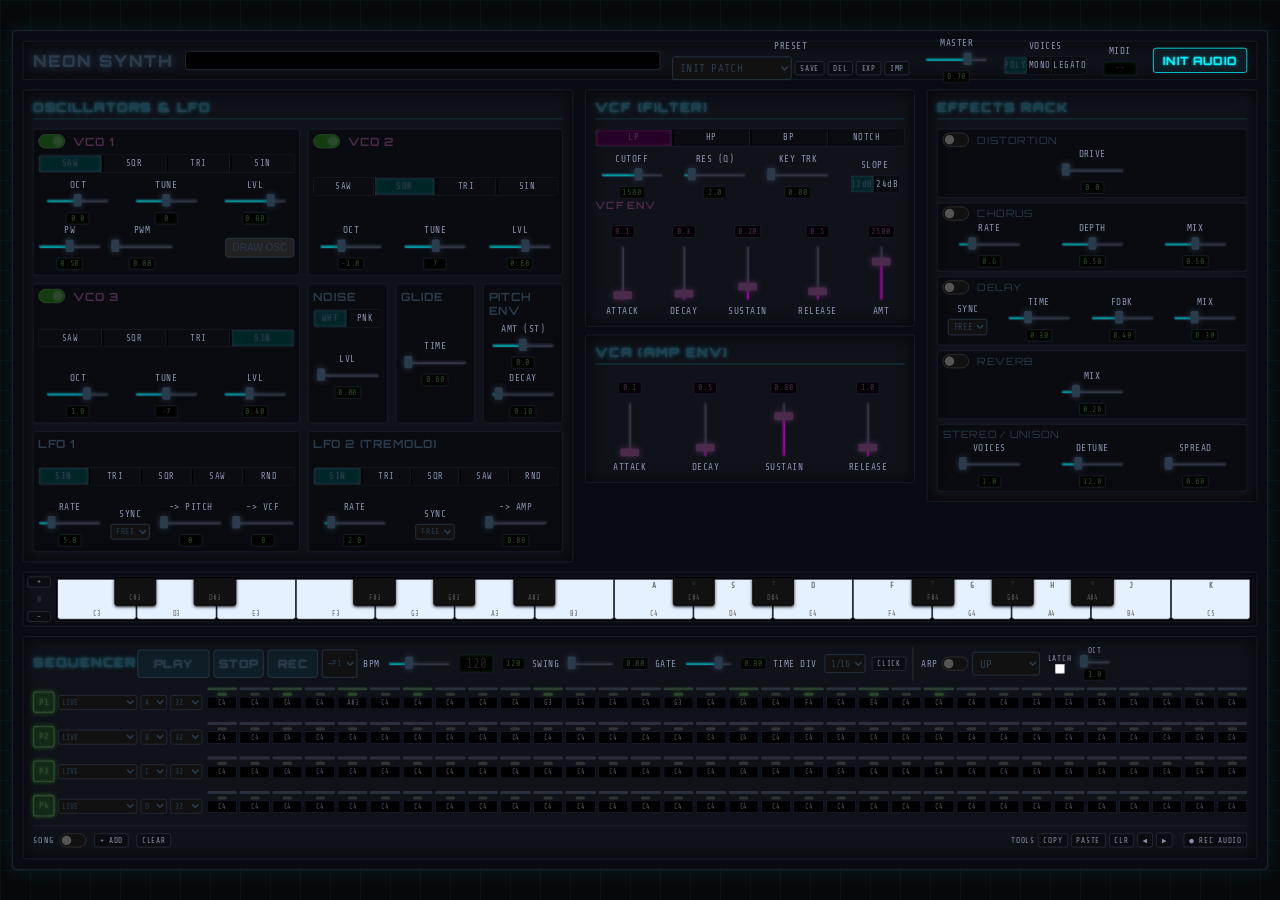
==== index.html @ e1cca32d "Full hardware feature pass: limiter, chorus, generative steps, undo, MIDI performance, recording too" ====
<!DOCTYPE html>
<html lang="en">
<head>
    <meta charset="UTF-8">
    <meta name="viewport" content="width=device-width, initial-scale=1.0">
    <title>NEON SYNTH - Neon HTML5 Synthesizer</title>
    <link href="https://fonts.googleapis.com/css2?family=Orbitron:wght@500;700;900&family=Share+Tech+Mono&display=swap" rel="stylesheet">
    <link rel="stylesheet" href="css/style.css?v=2">
</head>
<body>
    <div id="app" class="synth-container">
        
        <!-- Header & Visualizer -->
        <header class="synth-header panel">
            <div class="logo">
                <h1>NEON SYNTH</h1>
            </div>
            <div class="oscilloscope-container">
                <canvas id="oscilloscope"></canvas>
            </div>
            <div class="master-controls">
                <div class="control-group">
                    <label>PRESET</label>
                    <div style="display: flex; gap: 4px; align-items: center;">
                    <select id="preset-select" class="preset-dropdown">
                        <option value="init">INIT PATCH</option>
                        <option value="cyber-bass">CYBER BASS</option>
                        <option value="neon-pad">NEON PAD</option>
                        <option value="acid-pluck">ACID PLUCK</option>
                        <option value="retro-brass">RETRO BRASS</option>
                        <option value="deep-sub">DEEP SUB</option>
                        <option value="synth-bell">SYNTH BELL</option>
                        <option value="solina-strings">SOLINA STRINGS</option>
                        <option value="prodigy-lead">PRODIGY LEAD</option>
                        <option value="juno-pwm-pad">JUNO PWM PAD</option>
                        <option value="wobble-bass">WOBBLE BASS</option>
                        <option value="kick-drum">KICK DRUM</option>
                        <option value="noise-perc">NOISE PERC</option>
                        <option value="drawbar-organ">DRAWBAR ORGAN</option>
                        <option value="arp-dreams">ARP DREAMS</option>
                        <option value="sci-fi-computer">SCI-FI COMPUTER</option>
                        <option value="laser-zap">LASER ZAP</option>
                        <option value="void-drone">VOID DRONE</option>
                    </select>
                    <button id="patch-save" class="mini-btn" title="Save current sound as user patch">SAVE</button>
                    <button id="patch-delete" class="mini-btn" title="Delete selected user patch">DEL</button>
                    <button id="patch-export" class="mini-btn" title="Export project as JSON file">EXP</button>
                    <button id="patch-import" class="mini-btn" title="Import project from JSON file">IMP</button>
                    <input type="file" id="patch-file" accept=".json,application/json" style="display: none;">
                    </div>
                </div>
                <div class="control-group">
                    <label>MASTER</label>
                    <input type="range" id="master-vol" min="0" max="1" step="0.01" value="0.7">
                </div>
                <div class="control-group">
                    <label>VOICES</label>
                    <div class="radio-group">
                        <input type="radio" name="polyphony" id="poly-poly" value="poly" checked>
                        <label for="poly-poly" class="wave-btn">POLY</label>
                        <input type="radio" name="polyphony" id="poly-mono" value="mono">
                        <label for="poly-mono" class="wave-btn">MONO</label>
                        <input type="radio" name="polyphony" id="poly-legato" value="legato">
                        <label for="poly-legato" class="wave-btn">LEGATO</label>
                    </div>
                </div>
                <div class="control-group">
                    <label>MIDI</label>
                    <span id="midi-status" class="led-display" style="min-width: 44px; text-align: center; white-space: nowrap; font-size: 0.7rem;" title="MIDI input status (connect a keyboard and press INIT AUDIO)">--</span>
                </div>
                <button id="power-btn" class="glow-btn power">INIT AUDIO</button>
            </div>
        </header>

        <!-- Synthesizer Engines Grid -->
        <main class="synth-engines">
            
            <!-- Oscillators Section -->
            <section class="oscillators-panel panel module">
                <h2>OSCILLATORS & LFO</h2>
                <div class="vco-grid">
                    <!-- VCO 1 -->
                    <div class="vco-module">
                        <div class="fx-header" style="margin-bottom: 8px;">
                            <label class="switch">
                                <input type="checkbox" id="vco1-on" checked>
                                <span class="slider round"></span>
                            </label>
                            <span style="font-size: 0.9rem; font-weight: bold; color: var(--neon-magenta);">VCO 1</span>
                        </div>
                        <div class="radio-group wave-select">
                            <input type="radio" name="vco1-wave" id="w1-saw" value="sawtooth" checked>
                            <label for="w1-saw" class="wave-btn">SAW</label>
                            <input type="radio" name="vco1-wave" id="w1-sqr" value="square">
                            <label for="w1-sqr" class="wave-btn">SQR</label>
                            <input type="radio" name="vco1-wave" id="w1-tri" value="triangle">
                            <label for="w1-tri" class="wave-btn">TRI</label>
                            <input type="radio" name="vco1-wave" id="w1-sin" value="sine">
                            <label for="w1-sin" class="wave-btn">SIN</label>
                        </div>
                        <div class="controls-row">
                            <div class="control-group">
                                <label>OCT</label>
                                <input type="range" id="vco1-oct" min="-3" max="3" step="1" value="0">
                            </div>
                            <div class="control-group">
                                <label>TUNE</label>
                                <input type="range" id="vco1-tune" min="-1200" max="1200" value="0">
                            </div>
                            <div class="control-group">
                                <label>LVL</label>
                                <input type="range" id="vco1-level" min="0" max="1" step="0.01" value="0.8">
                            </div>
                        </div>
                        <div class="controls-row">
                            <div class="control-group">
                                <label>PW</label>
                                <input type="range" id="vco1-pw" min="0.05" max="0.95" step="0.01" value="0.5">
                            </div>
                            <div class="control-group">
                                <label>PWM</label>
                                <input type="range" id="vco1-pwm" min="0" max="1" step="0.01" value="0">
                            </div>
                            <button id="btn-custom-osc" class="draw-btn" style="margin-left: auto;">DRAW OSC</button>
                        </div>
                    </div>
                    <!-- VCO 2 -->
                    <div class="vco-module">
                        <div class="fx-header" style="margin-bottom: 8px;">
                            <label class="switch">
                                <input type="checkbox" id="vco2-on" checked>
                                <span class="slider round"></span>
                            </label>
                            <span style="font-size: 0.9rem; font-weight: bold; color: var(--neon-magenta);">VCO 2</span>
                        </div>
                        <div class="radio-group wave-select">
                            <input type="radio" name="vco2-wave" id="w2-saw" value="sawtooth">
                            <label for="w2-saw" class="wave-btn">SAW</label>
                            <input type="radio" name="vco2-wave" id="w2-sqr" value="square" checked>
                            <label for="w2-sqr" class="wave-btn">SQR</label>
                            <input type="radio" name="vco2-wave" id="w2-tri" value="triangle">
                            <label for="w2-tri" class="wave-btn">TRI</label>
                            <input type="radio" name="vco2-wave" id="w2-sin" value="sine">
                            <label for="w2-sin" class="wave-btn">SIN</label>
                        </div>
                        <div class="controls-row">
                            <div class="control-group">
                                <label>OCT</label>
                                <input type="range" id="vco2-oct" min="-3" max="3" step="1" value="-1">
                            </div>
                            <div class="control-group">
                                <label>TUNE</label>
                                <input type="range" id="vco2-tune" min="-1200" max="1200" value="7">
                            </div>
                            <div class="control-group">
                                <label>LVL</label>
                                <input type="range" id="vco2-level" min="0" max="1" step="0.01" value="0.6">
                            </div>
                        </div>
                    </div>
                    <!-- VCO 3 -->
                    <div class="vco-module">
                        <div class="fx-header" style="margin-bottom: 8px;">
                            <label class="switch">
                                <input type="checkbox" id="vco3-on" checked>
                                <span class="slider round"></span>
                            </label>
                            <span style="font-size: 0.9rem; font-weight: bold; color: var(--neon-magenta);">VCO 3</span>
                        </div>
                        <div class="radio-group wave-select">
                            <input type="radio" name="vco3-wave" id="w3-saw" value="sawtooth">
                            <label for="w3-saw" class="wave-btn">SAW</label>
                            <input type="radio" name="vco3-wave" id="w3-sqr" value="square">
                            <label for="w3-sqr" class="wave-btn">SQR</label>
                            <input type="radio" name="vco3-wave" id="w3-tri" value="triangle">
                            <label for="w3-tri" class="wave-btn">TRI</label>
                            <input type="radio" name="vco3-wave" id="w3-sin" value="sine" checked>
                            <label for="w3-sin" class="wave-btn">SIN</label>
                        </div>
                        <div class="controls-row">
                            <div class="control-group">
                                <label>OCT</label>
                                <input type="range" id="vco3-oct" min="-3" max="3" step="1" value="1">
                            </div>
                            <div class="control-group">
                                <label>TUNE</label>
                                <input type="range" id="vco3-tune" min="-1200" max="1200" value="-7">
                            </div>
                            <div class="control-group">
                                <label>LVL</label>
                                <input type="range" id="vco3-level" min="0" max="1" step="0.01" value="0.4">
                            </div>
                        </div>
                    </div>

                    <!-- Noise & Glide -->
                    <div style="display: flex; gap: 10px; width: 100%;">
                        <!-- Noise Box -->
                        <div class="mixer-module" style="flex: 1;">
                            <div class="fx-header" style="margin-bottom: 8px;">
                                <span style="font-size: 0.9rem; font-weight: bold; color: var(--neon-cyan);">NOISE</span>
                            </div>
                            <div class="radio-group wave-select">
                                <input type="radio" name="noise-type" id="n-white" value="white" checked>
                                <label for="n-white" class="wave-btn">WHT</label>
                                <input type="radio" name="noise-type" id="n-pink" value="pink">
                                <label for="n-pink" class="wave-btn">PNK</label>
                            </div>
                            <div class="controls-row" style="flex: 1; align-items: center;">
                                <div class="control-group">
                                    <label>LVL</label>
                                    <input type="range" id="noise-level" min="0" max="1" step="0.01" value="0">
                                </div>
                            </div>
                        </div>
                        
                        <!-- Glide Box -->
                        <div class="mixer-module" style="flex: 1;">
                            <div class="fx-header" style="margin-bottom: 8px;">
                                <span style="font-size: 0.9rem; font-weight: bold; color: var(--neon-cyan);">GLIDE</span>
                            </div>
                            <div class="controls-row" style="flex: 1; align-items: center; justify-content: center;">
                                <div class="control-group">
                                    <label>TIME</label>
                                    <input type="range" id="glide-time" min="0" max="2" step="0.01" value="0">
                                </div>
                            </div>
                        </div>

                        <!-- Pitch Env Box -->
                        <div class="mixer-module" style="flex: 1;">
                            <div class="fx-header" style="margin-bottom: 8px;">
                                <span style="font-size: 0.9rem; font-weight: bold; color: var(--neon-cyan);">PITCH ENV</span>
                            </div>
                            <div class="controls-row" style="flex: 1; flex-direction: column; align-items: center; gap: 4px;">
                                <div class="control-group">
                                    <label>AMT (ST)</label>
                                    <input type="range" id="p-env-amt" min="-48" max="48" step="1" value="0">
                                </div>
                                <div class="control-group">
                                    <label>DECAY</label>
                                    <input type="range" id="p-env-d" min="0.01" max="2" step="0.01" value="0.1">
                                </div>
                            </div>
                        </div>
                    </div>

                    <!-- LFO 1 -->
                    <div class="vco-module">
                        <div class="fx-header" style="margin-bottom: 8px;">
                            <span style="font-size: 0.9rem; font-weight: bold; color: var(--neon-cyan);">LFO 1</span>
                        </div>
                        <div class="radio-group wave-select">
                            <input type="radio" name="lfo1-wave" id="l1-sin" value="sine" checked>
                            <label for="l1-sin" class="wave-btn">SIN</label>
                            <input type="radio" name="lfo1-wave" id="l1-tri" value="triangle">
                            <label for="l1-tri" class="wave-btn">TRI</label>
                            <input type="radio" name="lfo1-wave" id="l1-sqr" value="square">
                            <label for="l1-sqr" class="wave-btn">SQR</label>
                            <input type="radio" name="lfo1-wave" id="l1-saw" value="sawtooth">
                            <label for="l1-saw" class="wave-btn">SAW</label>
                            <input type="radio" name="lfo1-wave" id="l1-rnd" value="random">
                            <label for="l1-rnd" class="wave-btn">RND</label>
                        </div>
                        <div class="controls-row">
                            <div class="control-group">
                                <label>RATE</label>
                                <input type="range" id="lfo1-rate" min="0.1" max="30" step="0.1" value="5">
                            </div>
                            <div class="control-group">
                                <label>SYNC</label>
                                <select id="lfo1-sync" class="preset-dropdown" style="font-size: 0.65rem; padding: 2px;" title="Sync the LFO rate to the BPM">
                                    <option value="0" selected>FREE</option>
                                    <option value="4">1/1</option>
                                    <option value="2">1/2</option>
                                    <option value="1">1/4</option>
                                    <option value="0.5">1/8</option>
                                    <option value="0.25">1/16</option>
                                </select>
                            </div>
                            <div class="control-group">
                                <label>-> PITCH</label>
                                <input type="range" id="lfo1-pitch" min="0" max="200" step="1" value="0">
                            </div>
                            <div class="control-group">
                                <label>-> VCF</label>
                                <input type="range" id="lfo1-cutoff" min="0" max="2000" step="10" value="0">
                            </div>
                        </div>
                    </div>

                    <!-- LFO 2 -->
                    <div class="vco-module">
                        <div class="fx-header" style="margin-bottom: 8px;">
                            <span style="font-size: 0.9rem; font-weight: bold; color: var(--neon-cyan);">LFO 2 (TREMOLO)</span>
                        </div>
                        <div class="radio-group wave-select">
                            <input type="radio" name="lfo2-wave" id="l2-sin" value="sine" checked>
                            <label for="l2-sin" class="wave-btn">SIN</label>
                            <input type="radio" name="lfo2-wave" id="l2-tri" value="triangle">
                            <label for="l2-tri" class="wave-btn">TRI</label>
                            <input type="radio" name="lfo2-wave" id="l2-sqr" value="square">
                            <label for="l2-sqr" class="wave-btn">SQR</label>
                            <input type="radio" name="lfo2-wave" id="l2-saw" value="sawtooth">
                            <label for="l2-saw" class="wave-btn">SAW</label>
                            <input type="radio" name="lfo2-wave" id="l2-rnd" value="random">
                            <label for="l2-rnd" class="wave-btn">RND</label>
                        </div>
                        <div class="controls-row">
                            <div class="control-group">
                                <label>RATE</label>
                                <input type="range" id="lfo2-rate" min="0.1" max="30" step="0.1" value="2">
                            </div>
                            <div class="control-group">
                                <label>SYNC</label>
                                <select id="lfo2-sync" class="preset-dropdown" style="font-size: 0.65rem; padding: 2px;" title="Sync the LFO rate to the BPM">
                                    <option value="0" selected>FREE</option>
                                    <option value="4">1/1</option>
                                    <option value="2">1/2</option>
                                    <option value="1">1/4</option>
                                    <option value="0.5">1/8</option>
                                    <option value="0.25">1/16</option>
                                </select>
                            </div>
                            <div class="control-group">
                                <label>-> AMP</label>
                                <input type="range" id="lfo2-amp" min="0" max="0.5" step="0.01" value="0">
                            </div>
                        </div>
                    </div>
                </div>
            </section>

            <!-- Middle Column: Filter & LFO -->
            <div class="mid-col">
                <section class="filter-panel panel module">
                    <h2>VCF (FILTER)</h2>
                    
                    <div class="radio-group wave-select filter-type-select">
                        <input type="radio" name="filter-type" id="f-lp" value="lowpass" checked>
                        <label for="f-lp" class="wave-btn">LP</label>
                        <input type="radio" name="filter-type" id="f-hp" value="highpass">
                        <label for="f-hp" class="wave-btn">HP</label>
                        <input type="radio" name="filter-type" id="f-bp" value="bandpass">
                        <label for="f-bp" class="wave-btn">BP</label>
                        <input type="radio" name="filter-type" id="f-no" value="notch">
                        <label for="f-no" class="wave-btn">NOTCH</label>
                    </div>

                    <div class="controls-row filter-main">
                        <div class="control-group">
                            <label>CUTOFF</label>
                            <!-- Log-scaled: slider position 0..1 maps to 20..20000 Hz -->
                            <input type="range" id="filter-cutoff" min="0" max="1" step="0.005" value="0.625"
                                   data-log-min="20" data-log-max="20000">
                        </div>
                        <div class="control-group">
                            <label>RES (Q)</label>
                            <input type="range" id="filter-res" min="0" max="30" step="0.1" value="2">
                        </div>
                        <div class="control-group">
                            <label>KEY TRK</label>
                            <input type="range" id="filter-keytrack" min="0" max="1" step="0.05" value="0" title="Keyboard tracking: filter follows the played pitch">
                        </div>
                        <div class="control-group">
                            <label>SLOPE</label>
                            <div class="radio-group" style="margin-bottom: 0;">
                                <input type="radio" name="filter-slope" id="fs-12" value="12" checked>
                                <label for="fs-12" class="wave-btn" style="min-width: 30px;">12dB</label>
                                <input type="radio" name="filter-slope" id="fs-24" value="24">
                                <label for="fs-24" class="wave-btn" style="min-width: 30px;">24dB</label>
                            </div>
                        </div>
                    </div>
                    
                    <h3>VCF ENV</h3>
                    <div class="controls-row env-sliders">
                        <div class="control-group vertical">
                            <input type="range" id="f-env-a" min="0.01" max="5" step="0.01" value="0.1">
                            <label>ATTACK</label>
                        </div>
                        <div class="control-group vertical">
                            <input type="range" id="f-env-d" min="0.01" max="5" step="0.01" value="0.3">
                            <label>DECAY</label>
                        </div>
                        <div class="control-group vertical">
                            <input type="range" id="f-env-s" min="0" max="1" step="0.01" value="0.2">
                            <label>SUSTAIN</label>
                        </div>
                        <div class="control-group vertical">
                            <input type="range" id="f-env-r" min="0.01" max="5" step="0.01" value="0.5">
                            <label>RELEASE</label>
                        </div>
                        <div class="control-group vertical amt">
                            <input type="range" id="f-env-amt" min="-5000" max="5000" step="1" value="2500">
                            <label>AMT</label>
                        </div>
                    </div>
                </section>

                <section class="amp-panel panel module">
                    <h2>VCA (AMP ENV)</h2>
                    <div class="controls-row env-sliders">
                        <div class="control-group vertical">
                            <input type="range" id="a-env-a" min="0.01" max="5" step="0.01" value="0.05">
                            <label>ATTACK</label>
                        </div>
                        <div class="control-group vertical">
                            <input type="range" id="a-env-d" min="0.01" max="5" step="0.01" value="0.5">
                            <label>DECAY</label>
                        </div>
                        <div class="control-group vertical">
                            <input type="range" id="a-env-s" min="0" max="1" step="0.01" value="0.8">
                            <label>SUSTAIN</label>
                        </div>
                        <div class="control-group vertical">
                            <input type="range" id="a-env-r" min="0.01" max="10" step="0.01" value="1.0">
                            <label>RELEASE</label>
                        </div>
                    </div>
                </section>
            </div>

            <!-- Right Column: FX -->
            <div class="right-col">

                <section class="fx-panel panel module">
                    <h2>EFFECTS RACK</h2>
                    <div class="fx-grid">
                        <!-- Distortion -->
                        <div class="fx-module">
                            <div class="fx-header">
                                <label class="switch">
                                    <input type="checkbox" id="dist-on">
                                    <span class="slider round"></span>
                                </label>
                                <span>DISTORTION</span>
                            </div>
                            <div class="controls-row">
                                <div class="control-group">
                                    <label>DRIVE</label>
                                    <input type="range" id="dist-drive" min="0" max="100" value="0">
                                </div>
                            </div>
                        </div>
                        
                        <!-- Chorus / Ensemble -->
                        <div class="fx-module">
                            <div class="fx-header">
                                <label class="switch">
                                    <input type="checkbox" id="chorus-on">
                                    <span class="slider round"></span>
                                </label>
                                <span>CHORUS</span>
                            </div>
                            <div class="controls-row">
                                <div class="control-group">
                                    <label>RATE</label>
                                    <input type="range" id="chorus-rate" min="0.1" max="3" step="0.1" value="0.6">
                                </div>
                                <div class="control-group">
                                    <label>DEPTH</label>
                                    <input type="range" id="chorus-depth" min="0" max="1" step="0.01" value="0.5">
                                </div>
                                <div class="control-group">
                                    <label>MIX</label>
                                    <input type="range" id="chorus-mix" min="0" max="1" step="0.01" value="0.5">
                                </div>
                            </div>
                        </div>

                        <!-- Delay -->
                        <div class="fx-module">
                            <div class="fx-header">
                                <label class="switch">
                                    <input type="checkbox" id="delay-on">
                                    <span class="slider round"></span>
                                </label>
                                <span>DELAY</span>
                            </div>
                            <div class="controls-row">
                                <div class="control-group">
                                    <label>SYNC</label>
                                    <select id="delay-sync" class="preset-dropdown" style="font-size: 0.7rem; padding: 2px;" title="Sync delay time to the BPM">
                                        <option value="0" selected>FREE</option>
                                        <option value="1">1/4</option>
                                        <option value="0.75">1/8.</option>
                                        <option value="0.5">1/8</option>
                                        <option value="0.3333">1/8T</option>
                                        <option value="0.25">1/16</option>
                                    </select>
                                </div>
                                <div class="control-group">
                                    <label>TIME</label>
                                    <input type="range" id="delay-time" min="0.01" max="1" step="0.01" value="0.3">
                                </div>
                                <div class="control-group">
                                    <label>FDBK</label>
                                    <input type="range" id="delay-fb" min="0" max="0.9" step="0.01" value="0.4">
                                </div>
                                <div class="control-group">
                                    <label>MIX</label>
                                    <input type="range" id="delay-mix" min="0" max="1" step="0.01" value="0.3">
                                </div>
                            </div>
                        </div>

                        <!-- Reverb -->
                        <div class="fx-module">
                            <div class="fx-header">
                                <label class="switch">
                                    <input type="checkbox" id="reverb-on">
                                    <span class="slider round"></span>
                                </label>
                                <span>REVERB</span>
                            </div>
                            <div class="controls-row">
                                <div class="control-group">
                                    <label>MIX</label>
                                    <input type="range" id="reverb-mix" min="0" max="1" step="0.01" value="0.2">
                                </div>
                            </div>
                        </div>

                        <!-- Stereo / Unison (output stage) -->
                        <div class="fx-module">
                            <div class="fx-header">
                                <span>STEREO / UNISON</span>
                            </div>
                            <div class="controls-row">
                                <div class="control-group">
                                    <label>VOICES</label>
                                    <input type="range" id="master-unison" min="1" max="3" step="1" value="1" title="Unison voices per note (poly mode)">
                                </div>
                                <div class="control-group">
                                    <label>DETUNE</label>
                                    <input type="range" id="master-unidetune" min="0" max="50" step="1" value="12" title="Unison detune spread in cents">
                                </div>
                                <div class="control-group">
                                    <label>SPREAD</label>
                                    <input type="range" id="master-spread" min="0" max="1" step="0.01" value="0" title="Stereo width of the voices">
                                </div>
                            </div>
                        </div>
                    </div>
                </section>
            </div>

        </main>

        <!-- On-Screen Keyboard -->
        <section class="keyboard-panel panel module" style="height: 70px; flex-shrink: 0; padding: 5px;">
            <div style="display: flex; gap: 5px; height: 100%;">
                <div class="kb-oct" title="Octave shift for the on-screen and computer keyboard">
                    <button id="kb-oct-up" class="mini-btn">+</button>
                    <span id="kb-oct-display">0</span>
                    <button id="kb-oct-down" class="mini-btn">−</button>
                </div>
                <div class="keyboard" id="piano-keyboard" style="flex: 1;">
                    <!-- Keys generated by JS -->
                </div>
            </div>
        </section>

        <!-- Sequencer -->
        <section class="sequencer-panel panel module">
            <div class="seq-header">
                <h2 style="white-space: nowrap;">SEQUENCER</h2>
                <div class="seq-controls" style="display: flex; gap: 8px; align-items: center; flex: 1; min-width: 0;">
                    <div style="display: flex; gap: 5px;">
                        <button id="seq-play" class="glow-btn play-btn">PLAY</button>
                        <button id="seq-stop" class="glow-btn stop-btn" title="Stop and reset to step 1">STOP</button>
                        <button id="seq-rec" class="glow-btn rec-btn" title="Record played notes into the target track (step entry when stopped, quantized while playing)">REC</button>
                        <select id="rec-target" class="preset-dropdown" style="font-size: 0.65rem; padding: 2px;" title="Recording target track">
                            <option value="0" selected>→P1</option>
                            <option value="1">→P2</option>
                            <option value="2">→P3</option>
                            <option value="3">→P4</option>
                        </select>
                    </div>

                    <div class="control-group horizontal">
                        <label>BPM</label>
                        <input type="range" id="seq-bpm-range" value="120" min="40" max="300" style="width:80px;">
                        <span id="bpm-display" class="led-display">120</span>
                    </div>

                    <div class="control-group horizontal">
                        <label>SWING</label>
                        <input type="range" id="seq-swing" min="0" max="0.75" step="0.05" value="0" style="width:60px;">
                    </div>

                    <div class="control-group horizontal">
                        <label>GATE</label>
                        <input type="range" id="seq-gate" min="0.1" max="1" step="0.05" value="0.8" style="width:60px;">
                    </div>

                    <div class="control-group horizontal">
                        <label>TIME DIV</label>
                        <select id="seq-timediv" class="preset-dropdown" style="font-size: 0.75rem; padding: 3px;">
                            <option value="0.5">1/8</option>
                            <option value="0.25" selected>1/16</option>
                            <option value="0.125">1/32</option>
                        </select>
                    </div>

                    <button id="seq-click" class="mini-btn" title="Metronome (with REC armed: one bar count-in before recording)">CLICK</button>

                    <div class="control-group horizontal" style="gap: 5px; border-left: 1px solid #333; padding-left: 10px;">
                        <label>ARP</label>
                        <label class="switch">
                            <input type="checkbox" id="arp-on">
                            <span class="slider round"></span>
                        </label>
                        <select id="arp-mode" class="preset-dropdown" style="max-width: 86px;">
                            <option value="up">UP</option>
                            <option value="down">DOWN</option>
                            <option value="updown">UP/DOWN (Excl)</option>
                            <option value="updown_inc">UP/DOWN (Incl)</option>
                            <option value="as_played">AS PLAYED</option>
                            <option value="random">RANDOM</option>
                            <option value="converge">CONVERGE</option>
                            <option value="thumb">THUMB</option>
                        </select>
                        <div style="display: flex; flex-direction: column; align-items: center; margin-left: 5px;">
                            <label style="font-size: 0.6rem; margin-bottom: 2px;">LATCH</label>
                            <input type="checkbox" id="arp-latch">
                        </div>
                        <div style="display: flex; flex-direction: column; align-items: center; margin-left: 5px;">
                            <label style="font-size: 0.6rem; margin-bottom: 2px;">OCT</label>
                            <input type="range" id="arp-octaves" min="1" max="3" step="1" value="1" style="width: 40px;">
                        </div>
                    </div>
                </div>
            </div>

            <div style="display: flex; flex-direction: column; gap: 6px;">
                <!-- Track rows (mute, sound, bank, length + step grid) are generated by UIController -->
                <div id="seq-tracks" style="display: flex; flex-direction: column; gap: 6px;"></div>

                <!-- Song mode: chain of scenes (banks + repeats), advances at loop end -->
                <div class="song-row" style="display: flex; gap: 10px; align-items: center;">
                    <div style="display: flex; align-items: center; gap: 6px;">
                        <label style="font-size: 0.65rem; letter-spacing: 1px;">SONG</label>
                        <label class="switch">
                            <input type="checkbox" id="song-mode">
                            <span class="slider round"></span>
                        </label>
                    </div>
                    <button id="song-add" class="mini-btn" title="Append current bank selection as a new scene">+ ADD</button>
                    <button id="song-clear" class="mini-btn" title="Clear the song chain">CLEAR</button>
                    <div id="song-chain" style="display: flex; gap: 4px; flex-wrap: wrap; align-items: center;"></div>

                    <!-- Pattern tools operate on the REC target track's bank -->
                    <div style="margin-left: auto; display: flex; gap: 4px; align-items: center;">
                        <label style="font-size: 0.6rem; letter-spacing: 1px;" title="Tools act on the REC target track's bank">TOOLS</label>
                        <button id="pat-copy" class="mini-btn" title="Copy the target track's pattern">COPY</button>
                        <button id="pat-paste" class="mini-btn" title="Paste into the target track's pattern">PASTE</button>
                        <button id="pat-clear" class="mini-btn" title="Clear the target track's pattern">CLR</button>
                        <button id="pat-shift-l" class="mini-btn" title="Rotate pattern one step left">◀</button>
                        <button id="pat-shift-r" class="mini-btn" title="Rotate pattern one step right">▶</button>
                        <button id="audio-rec" class="mini-btn" style="margin-left: 10px;" title="Record the master output to an audio file">● REC AUDIO</button>
                    </div>
                </div>
            </div>
        </section>

    </div>

    <!-- Custom Osc Modal -->
    <div id="osc-modal" class="modal-overlay">
        <div class="modal-content">
            <div class="modal-header">
                <h2>DRAW CUSTOM OSCILLATOR</h2>
                <button id="btn-close-modal">X</button>
            </div>
            <div class="modal-body">
                <canvas id="osc-canvas" width="512" height="256"></canvas>
                <div class="modal-controls">
                    <button id="btn-clear-canvas">CLEAR</button>
                    <button id="btn-smooth-canvas">SMOOTH</button>
                </div>
            </div>
        </div>
    </div>

    <script type="module" src="src/main.js"></script>
</body>
</html>
---- css/style.css ----
:root {
    --bg-dark: #07080b;
    --panel-bg: #10121a;
    --neon-cyan: #00f3ff;
    --neon-magenta: #ff00ff;
    --neon-lime: #39ff14;
    --neon-yellow: #ffea00;
    --neon-orange: #ff9100;
    --text-muted: #8892b0;
    --text-bright: #e6f1ff;
    --font-main: 'Orbitron', sans-serif;
    --font-mono: 'Share Tech Mono', monospace;
    --border-glow: 0 0 5px rgba(0, 243, 255, 0.4);
    --border-glow-magenta: 0 0 5px rgba(255, 0, 255, 0.4);
}

* {
    box-sizing: border-box;
    margin: 0;
    padding: 0;
    user-select: none;
}

body {
    background-color: var(--bg-dark);
    color: var(--text-bright);
    font-family: var(--font-main);
    height: 100vh;
    width: 100vw;
    overflow: hidden;
    display: flex;
    justify-content: center;
    align-items: center;
    padding: 15px;
    background-image: 
        linear-gradient(rgba(0, 243, 255, 0.04) 1px, transparent 1px),
        linear-gradient(90deg, rgba(0, 243, 255, 0.04) 1px, transparent 1px);
    background-size: 30px 30px;
}

.synth-container {
    /* Fixed design canvas — responsiveness comes exclusively from the uniform
       transform scale in main.js. A fluid width would reflow the inner layout
       and make fixed-size controls overlap their shrinking panels. */
    width: 1600px;
    height: 1070px;
    display: flex;
    flex-direction: column;
    gap: 12px;
    background: rgba(10, 12, 18, 0.95);
    border: 2px solid #1a1f2e;
    box-shadow: 0 0 30px rgba(0, 243, 255, 0.1);
    padding: 12px;
    border-radius: 6px;
    transform-origin: center center;
    position: relative;
    flex-shrink: 0;
}

.panel {
    background: var(--panel-bg);
    border: 1px solid #1a1f2e;
    border-radius: 4px;
    padding: 12px;
    box-shadow: inset 0 0 20px rgba(0,0,0,0.8);
    display: flex;
    flex-direction: column;
}

h2 {
    font-size: 1rem;
    color: var(--neon-cyan);
    text-shadow: 0 0 5px rgba(0, 243, 255, 0.5);
    margin-bottom: 12px;
    border-bottom: 1px solid rgba(0, 243, 255, 0.2);
    padding-bottom: 4px;
    letter-spacing: 2px;
}

h3 {
    font-size: 0.8rem;
    color: var(--neon-magenta);
    margin-bottom: 8px;
    letter-spacing: 1px;
}

/* Header */
.synth-header {
    flex-direction: row;
    justify-content: space-between;
    align-items: center;
    gap: 15px;
    height: 50px;
    flex-shrink: 0;
}

.logo h1 {
    font-size: 1.3rem;
    font-weight: 900;
    color: var(--neon-cyan);
    text-shadow: 0 0 10px var(--neon-cyan);
    letter-spacing: 2px;
    margin: 0;
}

.oscilloscope-container {
    flex-grow: 1;
    background: #020202;
    border: 1px solid #2a2f3e;
    border-radius: 4px;
    height: 100%;
    position: relative;
    box-shadow: inset 0 0 10px rgba(0,0,0,1);
}

.oscilloscope-container canvas {
    width: 100%;
    height: 100%;
    display: block;
}

.master-controls {
    display: flex;
    gap: 20px;
    align-items: center;
}

/* Engines Layout */
.synth-engines {
    flex: 1;
    display: grid;
    grid-template-columns: 2fr 1.2fr 1.2fr;
    gap: 15px;
    min-height: 0;
}

.mid-col, .right-col {
    display: flex;
    flex-direction: column;
    gap: 10px;
    min-height: 0;
}

.oscillators-panel {
    overflow: hidden; /* never bleed into the keyboard below */
}

.vco-grid {
    display: grid;
    grid-template-columns: 1fr 1fr;
    grid-template-rows: max-content max-content;
    gap: 10px;
    flex: 1;
}

.vco-module, .mixer-module {
    background: rgba(0, 0, 0, 0.4);
    border: 1px solid #1a1f2e;
    padding: 6px;
    border-radius: 4px;
    display: flex;
    flex-direction: column;
    justify-content: space-between;
}

.fx-grid {
    display: flex;
    flex-direction: column;
    gap: 6px;
    flex: 1;
}

.fx-module {
    background: rgba(0, 0, 0, 0.4);
    border: 1px solid #1a1f2e;
    padding: 4px 6px;
    border-radius: 4px;
    display: flex;
    flex-direction: column;
    gap: 2px;
}

.fx-header {
    display: flex;
    align-items: center;
    gap: 10px;
}
.fx-header span {
    font-size: 0.8rem;
    color: var(--neon-cyan);
    letter-spacing: 1px;
}

/* Radio Button Groups (Wave Selectors & Polyphony) */
.radio-group {
    display: flex;
    gap: 2px;
    background: #000;
    border: 1px solid #1a1f2e;
    border-radius: 3px;
    overflow: hidden;
    margin-bottom: 8px;
}

.radio-group input[type="radio"] {
    display: none;
}

.wave-btn {
    flex: 1;
    text-align: center;
    padding: 4px 0;
    font-size: 0.7rem;
    font-family: var(--font-mono);
    color: var(--text-muted);
    cursor: pointer;
    background: #0a0c11;
    transition: all 0.2s;
    border-right: 1px solid #1a1f2e;
}
.radio-group .wave-btn:last-child { border-right: none; }

.radio-group input[type="radio"]:checked + .wave-btn {
    background: rgba(0, 243, 255, 0.15);
    color: var(--neon-cyan);
    text-shadow: 0 0 5px var(--neon-cyan);
    box-shadow: inset 0 0 5px var(--neon-cyan);
}

.filter-type-select input[type="radio"]:checked + .wave-btn {
    background: rgba(255, 0, 255, 0.15);
    color: var(--neon-magenta);
    text-shadow: 0 0 5px var(--neon-magenta);
    box-shadow: inset 0 0 5px var(--neon-magenta);
}

/* Controls */
.controls-row {
    display: flex;
    gap: 12px;
    justify-content: space-around;
    align-items: center;
}

.control-group {
    display: flex;
    flex-direction: column;
    align-items: center;
    gap: 6px;
}

.control-group.horizontal {
    flex-direction: row;
    gap: 10px;
}

.env-sliders {
    flex: 1;
    display: flex;
    align-items: center;
    justify-content: space-around;
    padding-top: 10px;
}

label {
    font-family: var(--font-mono);
    font-size: 0.75rem;
    color: var(--text-muted);
    letter-spacing: 1px;
}

.led-display {
    font-family: var(--font-mono);
    font-size: 1rem;
    color: var(--neon-lime);
    background: #000;
    padding: 2px 8px;
    border: 1px solid #1a1f2e;
    border-radius: 3px;
    box-shadow: inset 0 0 5px rgba(57,255,20,0.2);
}

/* Custom Sliders */
input[type="range"] {
    -webkit-appearance: none;
    appearance: none;
    background: transparent;
    width: 80px;
    height: 16px; /* explicit: Chrome and Firefox must agree on layout height */
    margin: 0;
    padding: 0;
}

input[type="range"]:focus {
    outline: none;
}

.control-group.vertical input[type="range"] {
    -webkit-appearance: none;
    appearance: none;
    width: 70px;
    height: 24px;
    transform: rotate(-90deg);
    margin: 23px -23px;
    padding: 0;
}

/* Track */
input[type="range"] {
    --percent: 50%;
}
input[type="range"]::-webkit-slider-runnable-track {
    width: 100%;
    height: 6px;
    cursor: pointer;
    background: #3a3f50; /* Fallback */
    background: linear-gradient(to right, rgba(0, 243, 255, 0.7) 0%, rgba(0, 243, 255, 0.7) var(--percent), #3a3f50 var(--percent), #3a3f50 100%);
    border-radius: 3px;
    border: 1px solid #1a1f2e;
    box-shadow: inset 0 1px 3px rgba(0,0,0,0.8);
}
input[type="range"]::-moz-range-track {
    width: 100%;
    height: 6px;
    cursor: pointer;
    background: #3a3f50; /* Fallback */
    background: linear-gradient(to right, rgba(0, 243, 255, 0.7) 0%, rgba(0, 243, 255, 0.7) var(--percent), #3a3f50 var(--percent), #3a3f50 100%);
    border-radius: 3px;
    border: 1px solid #1a1f2e;
    box-shadow: inset 0 1px 3px rgba(0,0,0,0.8);
}
.control-group.vertical input[type="range"]::-webkit-slider-runnable-track {
    background: linear-gradient(to right, rgba(255, 0, 255, 0.7) 0%, rgba(255, 0, 255, 0.7) var(--percent), #3a3f50 var(--percent), #3a3f50 100%);
}
.control-group.vertical input[type="range"]::-moz-range-track {
    background: linear-gradient(to right, rgba(255, 0, 255, 0.7) 0%, rgba(255, 0, 255, 0.7) var(--percent), #3a3f50 var(--percent), #3a3f50 100%);
}

.slider-value {
    font-family: var(--font-mono);
    font-size: 0.65rem;
    color: var(--neon-lime);
    background: #000;
    padding: 1px 4px;
    border-radius: 2px;
    border: 1px solid #1a1f2e;
    box-shadow: inset 0 0 5px rgba(57,255,20,0.1);
    min-width: 30px;
    text-align: center;
}
.control-group.vertical .slider-value {
    color: var(--neon-magenta);
    box-shadow: inset 0 0 5px rgba(255,0,255,0.1);
    margin-bottom: 4px;
}

/* Thumb */
input[type="range"]::-webkit-slider-thumb {
    height: 16px;
    width: 10px;
    border-radius: 2px;
    background: var(--neon-cyan);
    cursor: pointer;
    -webkit-appearance: none;
    margin-top: -7px;
    box-shadow: 0 0 8px var(--neon-cyan);
}
input[type="range"]::-moz-range-thumb {
    height: 16px;
    width: 10px;
    border-radius: 2px;
    background: var(--neon-cyan);
    cursor: pointer;
    border: none;
    box-shadow: 0 0 8px var(--neon-cyan);
}
.control-group.vertical input[type="range"]::-webkit-slider-thumb {
    height: 24px;
    width: 10px;
    margin-top: -10px;
}
.control-group.vertical input[type="range"]::-moz-range-thumb {
    height: 24px;
    width: 10px;
}

/* Envelope Thumbs (Magenta) */
.env-sliders input[type="range"]::-webkit-slider-thumb {
    background: var(--neon-magenta);
    box-shadow: 0 0 8px var(--neon-magenta);
}
.env-sliders input[type="range"]::-moz-range-thumb {
    background: var(--neon-magenta);
    box-shadow: 0 0 8px var(--neon-magenta);
}

/* Toggle Switch */
.switch {
    position: relative;
    display: inline-block;
    width: 34px;
    height: 18px;
}
.switch input { opacity: 0; width: 0; height: 0; }
.slider.round {
    position: absolute;
    cursor: pointer;
    top: 0; left: 0; right: 0; bottom: 0;
    background-color: #111;
    border: 1px solid #333;
    transition: .2s;
    border-radius: 18px;
}
.slider.round:before {
    position: absolute;
    content: "";
    height: 12px;
    width: 12px;
    left: 2px;
    bottom: 2px;
    background-color: #555;
    transition: .2s;
    border-radius: 50%;
}
input:checked + .slider.round {
    background-color: rgba(57, 255, 20, 0.2);
    border-color: var(--neon-lime);
}
input:checked + .slider.round:before {
    transform: translateX(16px);
    background-color: var(--neon-lime);
    box-shadow: 0 0 5px var(--neon-lime);
}

/* Sequencer */
.sequencer-panel {
    flex-shrink: 0;
    min-height: 200px;
}

.seq-header {
    display: flex;
    justify-content: space-between;
    align-items: center;
    margin-bottom: 8px;
}
.seq-header h2 { margin: 0; border: none; }

.seq-controls {
    display: flex;
    gap: 30px;
    align-items: center;
}

.seq-grid {
    display: grid;
    grid-template-columns: repeat(32, minmax(0, 1fr));
    gap: 3px;
    overflow-x: auto;
    padding-bottom: 10px; /* Space for the scrollbar */
}

.pattern-label-col {
    display: flex;
    flex-direction: column;
    align-items: center;
    gap: 4px;
    flex-shrink: 0;
}

.track-side {
    display: flex;
    gap: 4px;
    align-items: center;
    width: 216px;
    flex-shrink: 0;
}
.track-side select {
    background: #111;
    color: var(--neon-cyan);
    border: 1px solid #2a2f3e;
    border-radius: 3px;
    font-family: var(--font-mono);
    font-size: 0.62rem;
    padding: 2px 1px;
}
.track-sound { width: 104px; }
.track-bank { width: 34px; }
.track-len { width: 42px; }

.pattern-mute-btn {
    width: 28px;
    height: 28px;
    border-radius: 4px;
    border: 2px solid #333;
    background: #111;
    color: #555;
    font-family: var(--font-mono);
    font-size: 0.65rem;
    font-weight: bold;
    cursor: pointer;
    transition: all 0.15s;
    letter-spacing: 0;
}

.pattern-mute-btn.active {
    border-color: var(--neon-lime);
    color: var(--neon-lime);
    background: rgba(57, 255, 20, 0.1);
    box-shadow: 0 0 6px rgba(57, 255, 20, 0.3);
    text-shadow: 0 0 4px var(--neon-lime);
}

.pattern-mute-btn:not(.active) {
    opacity: 0.5;
}

.preset-dropdown {
    background-color: #111;
    color: var(--neon-cyan);
    border: 1px solid var(--neon-cyan);
    padding: 5px;
    font-family: var(--font-mono);
    border-radius: 3px;
    outline: none;
    font-size: 0.9rem;
}
.preset-dropdown:focus {
    box-shadow: 0 0 8px rgba(0, 243, 255, 0.4);
}

.step-col {
    display: flex;
    flex-direction: column;
    gap: 8px;
    align-items: center;
}

.step-btn {
    width: 100%;
    flex: 1;
    background: #151821;
    border: 2px solid #2a2f3e;
    border-radius: 4px;
    cursor: pointer;
    transition: all 0.1s;
    position: relative;
}

.step-btn::after {
    content: '';
    position: absolute;
    top: 5px; left: 50%; transform: translateX(-50%);
    width: 12px; height: 4px;
    background: #333;
    border-radius: 2px;
}

.step-btn.active {
    background: #1a2220;
    border-color: #2a4030;
}
.step-btn.active::after {
    background: var(--neon-lime);
    box-shadow: 0 0 8px var(--neon-lime);
}

.step-btn.current {
    border-color: var(--neon-yellow);
    box-shadow: 0 0 10px rgba(255, 234, 0, 0.3);
}

.step-btn.tie {
    background: rgba(0, 243, 255, 0.15);
    border-left: none;
    border-color: var(--neon-cyan);
    position: relative;
}
.step-btn.tie::before {
    content: '\2190';
    position: absolute;
    top: 50%;
    left: -2px;
    transform: translateY(-50%);
    font-size: 0.6rem;
    color: var(--neon-cyan);
    text-shadow: 0 0 4px var(--neon-cyan);
}

/* Accented steps (Ctrl+Click): 303-style velocity boost */
.step-btn.accent {
    border-top-color: var(--neon-orange);
}
.step-btn.accent.active::after {
    background: var(--neon-orange);
    box-shadow: 0 0 8px var(--neon-orange);
}

/* Native select is unavoidable for pitch unless custom built, but we can style it strictly */
.step-pitch {
    width: 100%;
    min-width: 0;
    background: #000;
    color: var(--text-bright);
    border: 1px solid #1a1f2e;
    font-size: 0.55rem;
    font-family: var(--font-mono);
    text-align: center;
    padding: 2px 0;
    appearance: none;
    cursor: pointer;
}

.step-col.tie-step .step-pitch {
    /* Pitch of a tie step is the slide target — keep it editable, tinted cyan */
    color: var(--neon-cyan);
    opacity: 0.85;
}

/* Buttons */
.glow-btn {
    background: rgba(0, 243, 255, 0.05);
    color: var(--neon-cyan);
    border: 1px solid var(--neon-cyan);
    padding: 8px 16px;
    font-family: var(--font-main);
    font-weight: 700;
    font-size: 0.9rem;
    border-radius: 4px;
    cursor: pointer;
    text-shadow: 0 0 3px var(--neon-cyan);
    box-shadow: var(--border-glow);
    transition: all 0.2s;
    letter-spacing: 1px;
}

.glow-btn:hover {
    background: rgba(0, 243, 255, 0.15);
    box-shadow: 0 0 12px rgba(0, 243, 255, 0.6), inset 0 0 5px rgba(0, 243, 255, 0.3);
}

.glow-btn.playing {
    color: var(--neon-lime);
    border-color: var(--neon-lime);
    text-shadow: 0 0 3px var(--neon-lime);
    box-shadow: 0 0 8px rgba(57, 255, 20, 0.4), inset 0 0 3px rgba(57, 255, 20, 0.2);
}

.glow-btn.playing:hover {
    background: rgba(57, 255, 20, 0.1);
    box-shadow: 0 0 15px rgba(57, 255, 20, 0.6), inset 0 0 5px rgba(57, 255, 20, 0.3);
}

.glow-btn.power {
    padding: 6px 12px;
    font-size: 0.9rem;
}

/* Piano Keyboard */
.keyboard {
    display: flex;
    position: relative;
    height: 100%;
    width: 100%;
    user-select: none;
    background: #000;
    border: 1px solid #1a1f2e;
    border-radius: 3px;
    padding: 2px;
}
.key.white {
    flex: 1;
    background: #e6f1ff;
    border: 1px solid #1a1f2e;
    border-radius: 0 0 4px 4px;
    z-index: 1;
    position: relative;
    cursor: pointer;
    transition: background 0.05s;
}
.key.white.active {
    background: #9ab4d6;
    box-shadow: inset 0 0 15px rgba(0, 243, 255, 0.8);
}
.key.black {
    width: 3.5%;
    background: #111;
    height: 65%;
    z-index: 2;
    border-radius: 0 0 3px 3px;
    position: absolute;
    top: 0;
    cursor: pointer;
    box-shadow: 0 2px 4px rgba(0,0,0,0.9);
    border: 1px solid #000;
    transition: background 0.05s;
}
.key.black.active {
    background: #2a2f3e;
}
.key-label {
    position: absolute;
    bottom: 2px;
    left: 0;
    right: 0;
    text-align: center;
    font-size: 0.55rem;
    font-family: var(--font-mono);
    pointer-events: none;
}
.key.white .key-label {
    color: #666;
}
.key.black .key-label {
    color: #555;
    bottom: 4px;
}

.key-shortcut {
    position: absolute;
    top: 3px;
    left: 0;
    right: 0;
    text-align: center;
    font-size: 0.6rem;
    font-family: var(--font-mono);
    font-weight: bold;
    pointer-events: none;
    opacity: 0.7;
}
.key.white .key-shortcut {
    color: var(--neon-cyan);
}
.key.black .key-shortcut {
    color: var(--neon-cyan);
    top: 2px;
    font-size: 0.5rem;
}

/* ==========================================================================
   PARAMETER LOCKS (MOTION SEQUENCING) UX
   ========================================================================== */
.step-btn.edit-mode {
    background: var(--neon-red, #ff2a6d) !important;
    box-shadow: 0 0 15px var(--neon-red, #ff2a6d) !important;
    animation: p-lock-pulse 0.8s infinite alternate;
    border-color: #fff;
}

@keyframes p-lock-pulse {
    from { opacity: 0.7; box-shadow: 0 0 5px var(--neon-red, #ff2a6d); }
    to { opacity: 1; box-shadow: 0 0 20px var(--neon-red, #ff2a6d); }
}

/* Style for sliders that have a lock active on the current step */
input[type="range"].locked {
    background: linear-gradient(90deg, var(--neon-red, #ff2a6d) var(--percent), #1a1a24 var(--percent)) !important;
}
input[type="range"].locked::-webkit-slider-thumb {
    background: #fff;
    box-shadow: 0 0 10px var(--neon-red, #ff2a6d);
}
input[type="range"].locked::-moz-range-thumb {
    background: #fff;
    box-shadow: 0 0 10px var(--neon-red, #ff2a6d);
}

/* Style for labels of locked parameters */
.locked-label {
    color: var(--neon-red, #ff2a6d) !important;
    text-shadow: 0 0 5px var(--neon-red, #ff2a6d) !important;
}

/* Style for wave buttons that have a lock */
.radio-group input[type="radio"].locked + .wave-btn {
    border-color: var(--neon-red, #ff2a6d);
    color: var(--neon-red, #ff2a6d);
    box-shadow: 0 0 8px rgba(255, 42, 109, 0.4);
}
.radio-group input[type="radio"]:checked.locked + .wave-btn {
    background: var(--neon-red, #ff2a6d);
    color: #fff;
    box-shadow: 0 0 15px var(--neon-red, #ff2a6d);
}

/* Style for switches that have a lock */
.switch input[type="checkbox"].locked + .slider {
    background-color: #1a1a24;
    border: 1px solid var(--neon-red, #ff2a6d);
}
.switch input[type="checkbox"]:checked.locked + .slider {
    background-color: var(--neon-red, #ff2a6d);
    box-shadow: 0 0 10px var(--neon-red, #ff2a6d);
}

/* Modal Overlay */
.modal-overlay {
    display: none;
    position: fixed;
    top: 0; left: 0; width: 100vw; height: 100vh;
    background: rgba(0, 0, 0, 0.8);
    z-index: 1000;
    justify-content: center;
    align-items: center;
}

.modal-content {
    background: #1a1a1a;
    border: 2px solid var(--neon-cyan);
    border-radius: 8px;
    padding: 20px;
    display: flex;
    flex-direction: column;
    gap: 15px;
    box-shadow: 0 0 20px rgba(0, 243, 255, 0.4);
}

.modal-header {
    display: flex;
    justify-content: space-between;
    align-items: center;
}

.modal-header h2 {
    margin: 0;
    color: var(--neon-cyan);
    font-size: 1.2rem;
}

.modal-header button {
    background: transparent;
    border: none;
    color: var(--neon-cyan);
    font-size: 1.5rem;
    cursor: pointer;
}

#osc-canvas {
    background: #000;
    border: 1px solid #333;
    cursor: crosshair;
}

.modal-controls {
    display: flex;
    gap: 10px;
    justify-content: center;
}

.draw-btn {
    background: #222;
    color: var(--neon-cyan);
    border: 1px solid var(--neon-cyan);
    padding: 4px 8px;
    font-size: 0.8rem;
    cursor: pointer;
    border-radius: 4px;
}
.draw-btn:hover {
    background: var(--neon-cyan);
    color: #000;
}

/* Power Off State: De-energized look */
body.power-off {
    --neon-cyan: #2a3b4c;
    --neon-magenta: #4a2b4c;
    --neon-lime: #2b4a2b;
    --neon-yellow: #4a4a2b;
    --text-bright: #556;
    --border-glow: none;
    --border-glow-magenta: none;
    pointer-events: none; /* Disable interaction with the synth */
}

body.power-off #power-btn {
    pointer-events: auto; /* Ensure power button can be clicked */
    animation: pulse-glow-btn 2s infinite;
    --neon-cyan: #00f3ff; /* Keep power button glowing */
    color: var(--neon-cyan);
}

body.power-off .glow-btn,
body.power-off .step-btn,
body.power-off .key.active,
body.power-off input[type="range"]::-webkit-slider-thumb,
body.power-off input[type="range"]::-moz-range-thumb,
body.power-off .slider,
body.power-off .wave-btn,
body.power-off .led-display,
body.power-off h2,
body.power-off h3,
body.power-off .logo h1 {
    box-shadow: none !important;
    text-shadow: none !important;
}

body.power-off .led-display {
    color: #222 !important;
}

body.power-off .key.white.active {
    background: #1a1a24 !important;
}
body.power-off .key.black.active {
    background: #111 !important;
}

@keyframes pulse-glow-btn {
    0% { box-shadow: 0 0 5px var(--neon-cyan); filter: brightness(1); }
    50% { box-shadow: 0 0 25px var(--neon-cyan); filter: brightness(1.5); }
    100% { box-shadow: 0 0 5px var(--neon-cyan); filter: brightness(1); }
}

/* Breathing Effects for Lights */
body.powered-on .led-display,
body.powered-on .logo h1,
body.powered-on h2,
body.powered-on h3,
body.powered-on .glow-btn,
body.powered-on input[type="radio"]:checked + .wave-btn,
body.powered-on .switch input:checked + .slider {
    animation: neon-wobble-slow 7s linear infinite alternate;
}

body.powered-on input[type="range"]::-webkit-slider-thumb {
    animation: neon-wobble-med 5s linear infinite alternate;
}

body.powered-on .step-btn.active,
body.powered-on .key.active {
    animation: neon-wobble-fast 4s linear infinite alternate;
}

body.powered-on .glow-btn.playing {
    animation: neon-wobble-fast 3s linear infinite alternate-reverse;
}

@keyframes neon-wobble-slow {
    0% { filter: brightness(1); }
    10% { filter: brightness(0.95); }
    12% { filter: brightness(1.03); }
    15% { filter: brightness(0.98); }
    30% { filter: brightness(1.02); }
    40% { filter: brightness(0.97); }
    45% { filter: brightness(0.85); } /* Subtle flicker */
    48% { filter: brightness(1.05); }
    60% { filter: brightness(1); }
    75% { filter: brightness(0.95); }
    77% { filter: brightness(1.02); }
    90% { filter: brightness(0.98); }
    100% { filter: brightness(1); }
}

@keyframes neon-wobble-med {
    0% { filter: brightness(0.95); }
    5% { filter: brightness(1.03); }
    10% { filter: brightness(0.95); }
    25% { filter: brightness(1.02); }
    30% { filter: brightness(0.88); } /* Flicker */
    35% { filter: brightness(1.03); }
    50% { filter: brightness(0.98); }
    65% { filter: brightness(1.02); }
    70% { filter: brightness(0.95); }
    85% { filter: brightness(1); }
    100% { filter: brightness(0.95); }
}

@keyframes neon-wobble-fast {
    0% { filter: brightness(1); }
    15% { filter: brightness(0.92); }
    20% { filter: brightness(1.03); }
    35% { filter: brightness(0.98); }
    40% { filter: brightness(0.85); } /* Sharp drop */
    42% { filter: brightness(1.05); } /* Spike */
    55% { filter: brightness(1); }
    70% { filter: brightness(0.95); }
    75% { filter: brightness(1.03); }
    85% { filter: brightness(0.95); }
    100% { filter: brightness(1.02); }
}


/* --- Mini buttons (patch save/export, song controls) --- */
.mini-btn {
    background: #0a0c11;
    border: 1px solid #2a2f3e;
    border-radius: 3px;
    color: var(--text-muted);
    font-family: var(--font-mono);
    font-size: 0.6rem;
    letter-spacing: 1px;
    padding: 3px 6px;
    cursor: pointer;
    transition: all 0.15s;
}
.mini-btn:hover {
    color: var(--neon-cyan);
    border-color: var(--neon-cyan);
    box-shadow: 0 0 5px rgba(0, 243, 255, 0.3);
}

/* --- Transport --- */
/* Fixed widths: the PLAY label toggles to PAUSE — without a fixed width the
   whole control row would shift on every transport change */
.play-btn {
    width: 92px;
    padding-left: 0;
    padding-right: 0;
    text-align: center;
}
.stop-btn, .rec-btn {
    width: 64px;
    min-width: 0;
    padding-left: 0;
    padding-right: 0;
    text-align: center;
}
.rec-btn.recording {
    color: #ff2a2a !important;
    border-color: #ff2a2a !important;
    box-shadow: 0 0 12px rgba(255, 42, 42, 0.6) !important;
    animation: rec-pulse 1s infinite alternate;
}
@keyframes rec-pulse {
    from { opacity: 0.7; }
    to { opacity: 1; }
}
.step-btn.rec-flash {
    background: rgba(255, 42, 42, 0.4) !important;
    border-color: #ff2a2a !important;
}

/* --- Quantized bank switch pending --- */
.bank-pending {
    animation: bank-blink 0.5s infinite alternate;
}
@keyframes bank-blink {
    from { background: rgba(255, 234, 0, 0.05); color: var(--text-muted); }
    to { background: rgba(255, 234, 0, 0.35); color: var(--neon-yellow); }
}

/* --- Steps beyond the bank's loop length --- */
.step-col.beyond-length {
    opacity: 0.25;
}

/* --- Song mode --- */
.song-row {
    border-top: 1px solid #1a1f2e;
    padding-top: 6px;
    min-height: 30px;
}
.song-chip {
    font-family: var(--font-mono);
    font-size: 0.65rem;
    letter-spacing: 1px;
    color: var(--neon-cyan);
    background: rgba(0, 243, 255, 0.07);
    border: 1px solid #2a2f3e;
    border-radius: 3px;
    padding: 2px 7px;
    cursor: pointer;
    user-select: none;
}
.song-chip:hover {
    border-color: var(--neon-cyan);
}
.song-chip.active {
    color: var(--neon-lime);
    border-color: var(--neon-lime);
    box-shadow: 0 0 6px rgba(57, 255, 20, 0.4);
}

/* --- BPM-synced delay dims the free time slider --- */
input[type="range"].dimmed {
    opacity: 0.3;
    pointer-events: none;
}


/* --- Step info line (probability / ratchet / trig condition) --- */
.step-info {
    position: absolute;
    bottom: 1px;
    left: 0;
    right: 0;
    text-align: center;
    font-size: 0.5rem;
    font-family: var(--font-mono);
    color: var(--neon-yellow);
    pointer-events: none;
    text-shadow: 0 0 3px rgba(255, 234, 0, 0.5);
}

/* --- Keyboard octave shift --- */
.kb-oct {
    display: flex;
    flex-direction: column;
    align-items: center;
    justify-content: space-between;
    width: 30px;
    flex-shrink: 0;
}
.kb-oct .mini-btn {
    width: 100%;
    padding: 1px 0;
}
.kb-oct span {
    font-family: var(--font-mono);
    font-size: 0.65rem;
    color: var(--neon-cyan);
}

/* --- Audio recording button state --- */
#audio-rec.recording {
    color: #ff2a2a;
    border-color: #ff2a2a;
    box-shadow: 0 0 8px rgba(255, 42, 42, 0.6);
    animation: rec-pulse 1s infinite alternate;
}

/* --- Metronome toggle active --- */
#seq-click.playing {
    color: var(--neon-lime);
    border-color: var(--neon-lime);
    box-shadow: 0 0 6px rgba(57, 255, 20, 0.4);
}
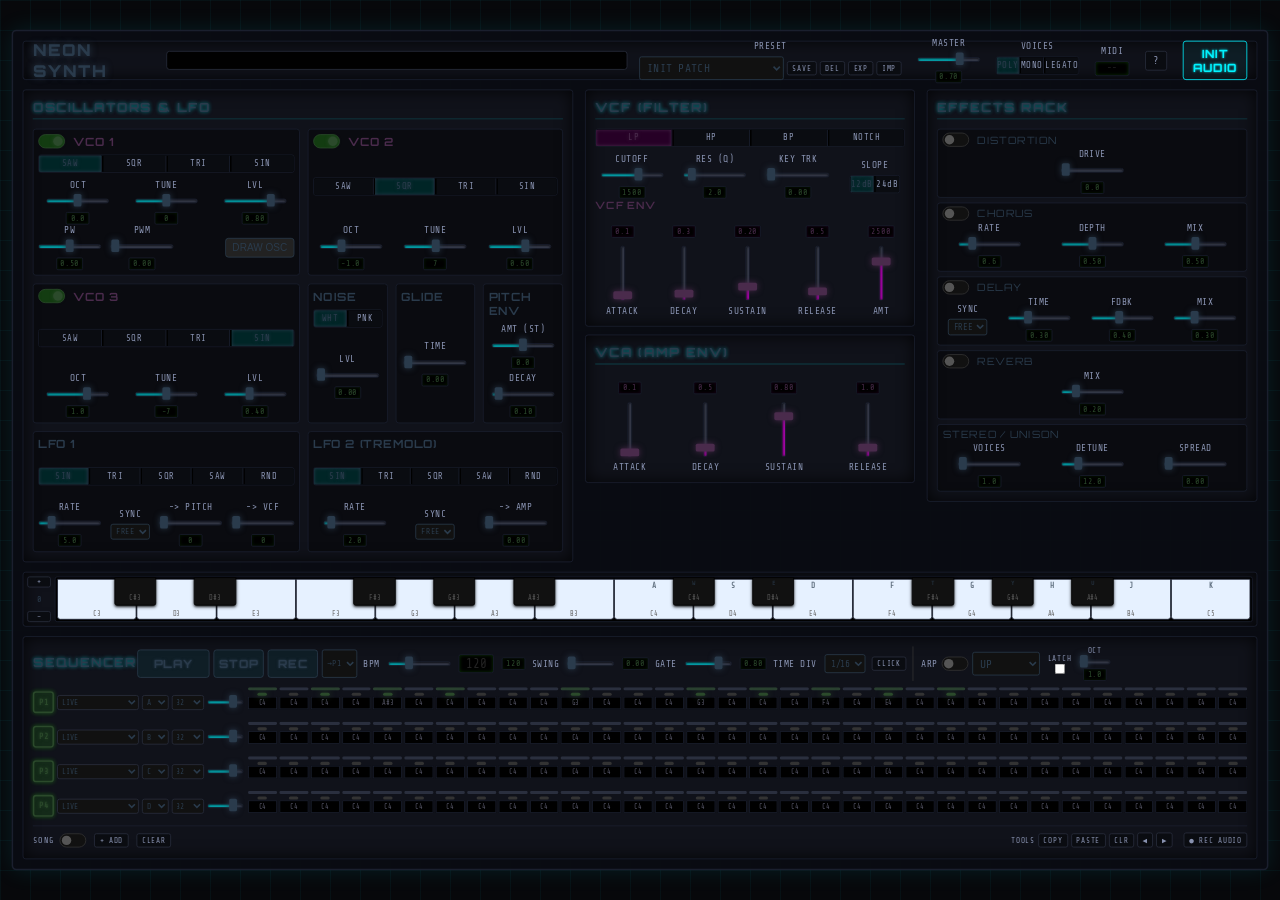
==== commit df6c1412: "Groovebox completion: drum kit, categories, track mixer, help overlay, illustrated manual (DE/EN), p" ====
--- a/index.html
+++ b/index.html
@@ -22,25 +22,8 @@
                 <div class="control-group">
                     <label>PRESET</label>
                     <div style="display: flex; gap: 4px; align-items: center;">
-                    <select id="preset-select" class="preset-dropdown">
-                        <option value="init">INIT PATCH</option>
-                        <option value="cyber-bass">CYBER BASS</option>
-                        <option value="neon-pad">NEON PAD</option>
-                        <option value="acid-pluck">ACID PLUCK</option>
-                        <option value="retro-brass">RETRO BRASS</option>
-                        <option value="deep-sub">DEEP SUB</option>
-                        <option value="synth-bell">SYNTH BELL</option>
-                        <option value="solina-strings">SOLINA STRINGS</option>
-                        <option value="prodigy-lead">PRODIGY LEAD</option>
-                        <option value="juno-pwm-pad">JUNO PWM PAD</option>
-                        <option value="wobble-bass">WOBBLE BASS</option>
-                        <option value="kick-drum">KICK DRUM</option>
-                        <option value="noise-perc">NOISE PERC</option>
-                        <option value="drawbar-organ">DRAWBAR ORGAN</option>
-                        <option value="arp-dreams">ARP DREAMS</option>
-                        <option value="sci-fi-computer">SCI-FI COMPUTER</option>
-                        <option value="laser-zap">LASER ZAP</option>
-                        <option value="void-drone">VOID DRONE</option>
+                    <select id="preset-select" class="preset-dropdown" title="Factory presets and user patches">
+                        <!-- Options generated from Presets.js, grouped by category -->
                     </select>
                     <button id="patch-save" class="mini-btn" title="Save current sound as user patch">SAVE</button>
                     <button id="patch-delete" class="mini-btn" title="Delete selected user patch">DEL</button>
@@ -68,6 +51,7 @@
                     <label>MIDI</label>
                     <span id="midi-status" class="led-display" style="min-width: 44px; text-align: center; white-space: nowrap; font-size: 0.7rem;" title="MIDI input status (connect a keyboard and press INIT AUDIO)">--</span>
                 </div>
+                <button id="help-btn" class="mini-btn" style="font-size: 0.85rem; padding: 4px 9px;" title="Help: gestures and shortcuts">?</button>
                 <button id="power-btn" class="glow-btn power">INIT AUDIO</button>
             </div>
         </header>
@@ -667,6 +651,49 @@
 
     </div>
 
+    <!-- Help Modal -->
+    <div id="help-modal" class="modal-overlay">
+        <div class="modal-content" style="max-width: 760px; max-height: 85vh; overflow-y: auto;">
+            <div class="modal-header">
+                <h2>GESTURES &amp; SHORTCUTS</h2>
+                <button id="btn-close-help">X</button>
+            </div>
+            <div class="modal-body help-body">
+                <h3>SEQUENCER STEPS</h3>
+                <table class="help-table">
+                    <tr><td>Click</td><td>Step on/off</td></tr>
+                    <tr><td>Ctrl+Click</td><td>Accent (velocity boost, orange LED)</td></tr>
+                    <tr><td>Right-click</td><td>Tie — extends the previous note; a tie with a <em>different pitch</em> slides there (303 style)</td></tr>
+                    <tr><td>Shift+Click</td><td>P-Lock edit mode: every control you move is locked to this step only</td></tr>
+                    <tr><td>Wheel</td><td>Trigger probability (100/75/50/25&nbsp;%)</td></tr>
+                    <tr><td>Shift+Wheel</td><td>Ratchet: 1–4 retriggers within the step</td></tr>
+                    <tr><td>Ctrl+Wheel</td><td>Trig condition (1:2 … 4:4 — plays only on matching loop passes)</td></tr>
+                    <tr><td>Ctrl+Z / Ctrl+Y</td><td>Undo / redo pattern edits</td></tr>
+                </table>
+                <h3>TRACKS &amp; TRANSPORT</h3>
+                <table class="help-table">
+                    <tr><td>P1–P4</td><td>Mute/unmute a track</td></tr>
+                    <tr><td>Sound select</td><td>The track's own sound (LIVE = current panel sound) — tracks are multi-timbral</td></tr>
+                    <tr><td>Bank A–H / LEN</td><td>Pattern bank (switches quantized to the loop start while playing) and loop length 1–32 (polymetric)</td></tr>
+                    <tr><td>Level slider</td><td>Track volume (mini mixer)</td></tr>
+                    <tr><td>PLAY / STOP</td><td>Play toggles play/pause (keeps position); Stop resets and cuts notes</td></tr>
+                    <tr><td>REC + →P</td><td>Record into the target track: step entry when stopped, beat-quantized while playing; CLICK adds a metronome and a 1-bar count-in</td></tr>
+                    <tr><td>TOOLS</td><td>Copy/paste/clear/rotate the target track's pattern</td></tr>
+                    <tr><td>SONG</td><td>Chain bank scenes: +ADD captures the current banks, click a chip = more repeats, right-click = remove</td></tr>
+                    <tr><td>● REC AUDIO</td><td>Record the master output to an audio file</td></tr>
+                </table>
+                <h3>KEYBOARD &amp; SOUND</h3>
+                <table class="help-table">
+                    <tr><td>Mouse click</td><td>Lower on the key = louder (velocity)</td></tr>
+                    <tr><td>Computer keys A–K</td><td>Play notes (layout-aware labels); +/− shifts the octave</td></tr>
+                    <tr><td>MIDI</td><td>Velocity, pitch bend, mod wheel, sustain pedal</td></tr>
+                    <tr><td>Slider wheel</td><td>Fine steps; spin fast for coarse steps</td></tr>
+                    <tr><td>SAVE / DEL / EXP / IMP</td><td>User patches and project export/import — everything also autosaves in the browser</td></tr>
+                </table>
+            </div>
+        </div>
+    </div>
+
     <!-- Custom Osc Modal -->
     <div id="osc-modal" class="modal-overlay">
         <div class="modal-content">
--- a/css/style.css
+++ b/css/style.css
@@ -472,8 +472,11 @@
     display: flex;
     gap: 4px;
     align-items: center;
-    width: 216px;
+    width: 268px;
     flex-shrink: 0;
+}
+.track-side .track-level {
+    width: 46px;
 }
 .track-side select {
     background: #111;
@@ -1126,3 +1129,26 @@
     border-color: var(--neon-lime);
     box-shadow: 0 0 6px rgba(57, 255, 20, 0.4);
 }
+
+
+/* --- Help overlay --- */
+.help-body h3 {
+    margin-top: 12px;
+}
+.help-table {
+    width: 100%;
+    border-collapse: collapse;
+    font-family: var(--font-mono);
+    font-size: 0.72rem;
+    color: var(--text-muted);
+}
+.help-table td {
+    padding: 3px 8px;
+    border-bottom: 1px solid #1a1f2e;
+    vertical-align: top;
+}
+.help-table td:first-child {
+    color: var(--neon-cyan);
+    white-space: nowrap;
+    width: 150px;
+}
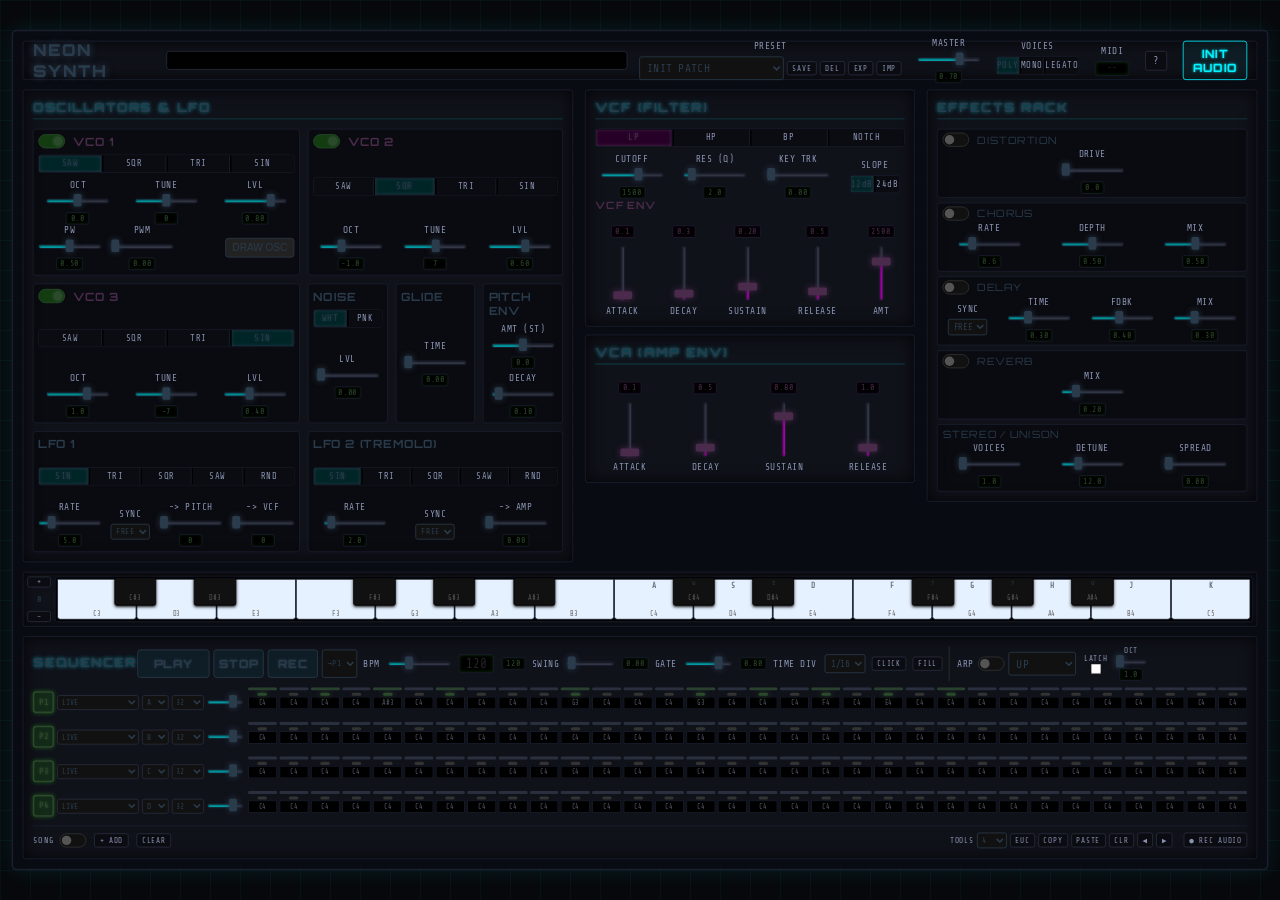
==== commit 4b5aed5c: "Add Euclidean generator and FILL button - EUC (TOOLS row): pick a hit count (1-16) and distribute th" ====
--- a/index.html
+++ b/index.html
@@ -589,6 +589,7 @@
                     </div>
 
                     <button id="seq-click" class="mini-btn" title="Metronome (with REC armed: one bar count-in before recording)">CLICK</button>
+                    <button id="seq-fill" class="mini-btn" title="Hold: steps with a 'fill' condition play, '!fill' steps go silent (set via Ctrl+Wheel on a step)">FILL</button>
 
                     <div class="control-group horizontal" style="gap: 5px; border-left: 1px solid #333; padding-left: 10px;">
                         <label>ARP</label>
@@ -638,6 +639,8 @@
                     <!-- Pattern tools operate on the REC target track's bank -->
                     <div style="margin-left: auto; display: flex; gap: 4px; align-items: center;">
                         <label style="font-size: 0.6rem; letter-spacing: 1px;" title="Tools act on the REC target track's bank">TOOLS</label>
+                        <select id="euclid-hits" class="preset-dropdown" style="font-size: 0.65rem; padding: 2px;" title="Number of hits for the Euclidean generator"></select>
+                        <button id="pat-euclid" class="mini-btn" title="Euclidean rhythm: distribute the hits evenly across the target track's loop">EUC</button>
                         <button id="pat-copy" class="mini-btn" title="Copy the target track's pattern">COPY</button>
                         <button id="pat-paste" class="mini-btn" title="Paste into the target track's pattern">PASTE</button>
                         <button id="pat-clear" class="mini-btn" title="Clear the target track's pattern">CLR</button>
@@ -667,18 +670,19 @@
                     <tr><td>Shift+Click</td><td>P-Lock edit mode: every control you move is locked to this step only</td></tr>
                     <tr><td>Wheel</td><td>Trigger probability (100/75/50/25&nbsp;%)</td></tr>
                     <tr><td>Shift+Wheel</td><td>Ratchet: 1–4 retriggers within the step</td></tr>
-                    <tr><td>Ctrl+Wheel</td><td>Trig condition (1:2 … 4:4 — plays only on matching loop passes)</td></tr>
+                    <tr><td>Ctrl+Wheel</td><td>Trig condition (1:2 … 4:4 — plays only on matching loop passes; 'fill'/'!fill' react to the FILL button)</td></tr>
                     <tr><td>Ctrl+Z / Ctrl+Y</td><td>Undo / redo pattern edits</td></tr>
                 </table>
                 <h3>TRACKS &amp; TRANSPORT</h3>
                 <table class="help-table">
                     <tr><td>P1–P4</td><td>Mute/unmute a track</td></tr>
-                    <tr><td>Sound select</td><td>The track's own sound (LIVE = current panel sound) — tracks are multi-timbral</td></tr>
+                    <tr><td>Sound select</td><td>The track's own sound (LIVE = current panel sound). Assigned sounds are isolated from the panel preset — only effects and LFO wave/rate stay global</td></tr>
                     <tr><td>Bank A–H / LEN</td><td>Pattern bank (switches quantized to the loop start while playing) and loop length 1–32 (polymetric)</td></tr>
                     <tr><td>Level slider</td><td>Track volume (mini mixer)</td></tr>
                     <tr><td>PLAY / STOP</td><td>Play toggles play/pause (keeps position); Stop resets and cuts notes</td></tr>
                     <tr><td>REC + →P</td><td>Record into the target track: step entry when stopped, beat-quantized while playing; CLICK adds a metronome and a 1-bar count-in</td></tr>
-                    <tr><td>TOOLS</td><td>Copy/paste/clear/rotate the target track's pattern</td></tr>
+                    <tr><td>FILL (hold)</td><td>Steps with a 'fill' condition play, '!fill' steps go silent — live transitions</td></tr>
+                    <tr><td>TOOLS</td><td>Euclidean generator (EUC: distribute N hits evenly) plus copy/paste/clear/rotate — all on the target track's pattern</td></tr>
                     <tr><td>SONG</td><td>Chain bank scenes: +ADD captures the current banks, click a chip = more repeats, right-click = remove</td></tr>
                     <tr><td>● REC AUDIO</td><td>Record the master output to an audio file</td></tr>
                 </table>
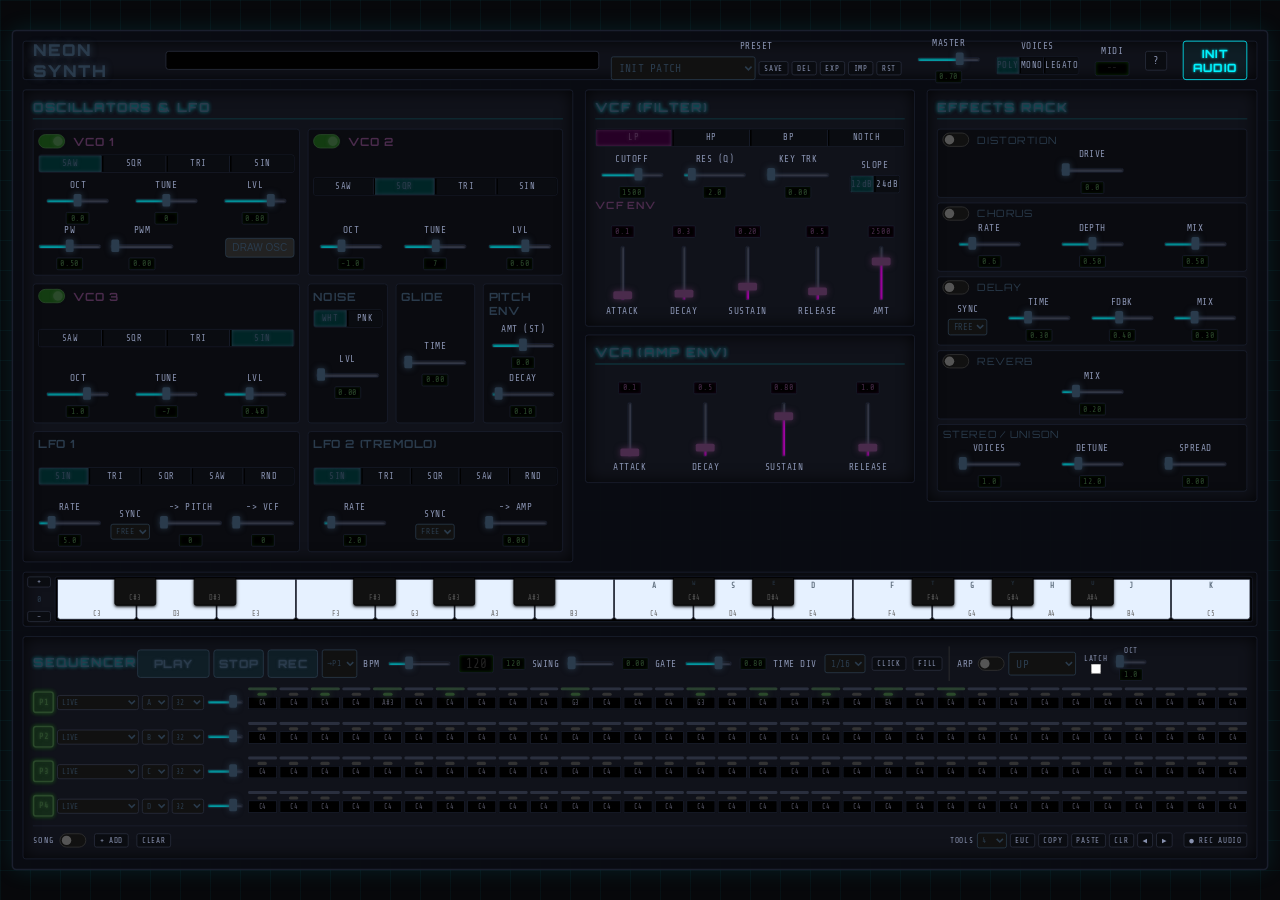
==== commit f3ff6a3f: "Add RST: factory reset for project state and user patches After importing a foreign project there wa" ====
--- a/index.html
+++ b/index.html
@@ -29,6 +29,7 @@
                     <button id="patch-delete" class="mini-btn" title="Delete selected user patch">DEL</button>
                     <button id="patch-export" class="mini-btn" title="Export project as JSON file">EXP</button>
                     <button id="patch-import" class="mini-btn" title="Import project from JSON file">IMP</button>
+                    <button id="patch-reset" class="mini-btn" title="Factory reset: delete the autosaved project and ALL user patches, then reload">RST</button>
                     <input type="file" id="patch-file" accept=".json,application/json" style="display: none;">
                     </div>
                 </div>
@@ -693,6 +694,7 @@
                     <tr><td>MIDI</td><td>Velocity, pitch bend, mod wheel, sustain pedal</td></tr>
                     <tr><td>Slider wheel</td><td>Fine steps; spin fast for coarse steps</td></tr>
                     <tr><td>SAVE / DEL / EXP / IMP</td><td>User patches and project export/import — everything also autosaves in the browser</td></tr>
+                    <tr><td>RST</td><td>Factory reset: deletes the autosaved project and all user patches (factory presets are never affected)</td></tr>
                 </table>
             </div>
         </div>
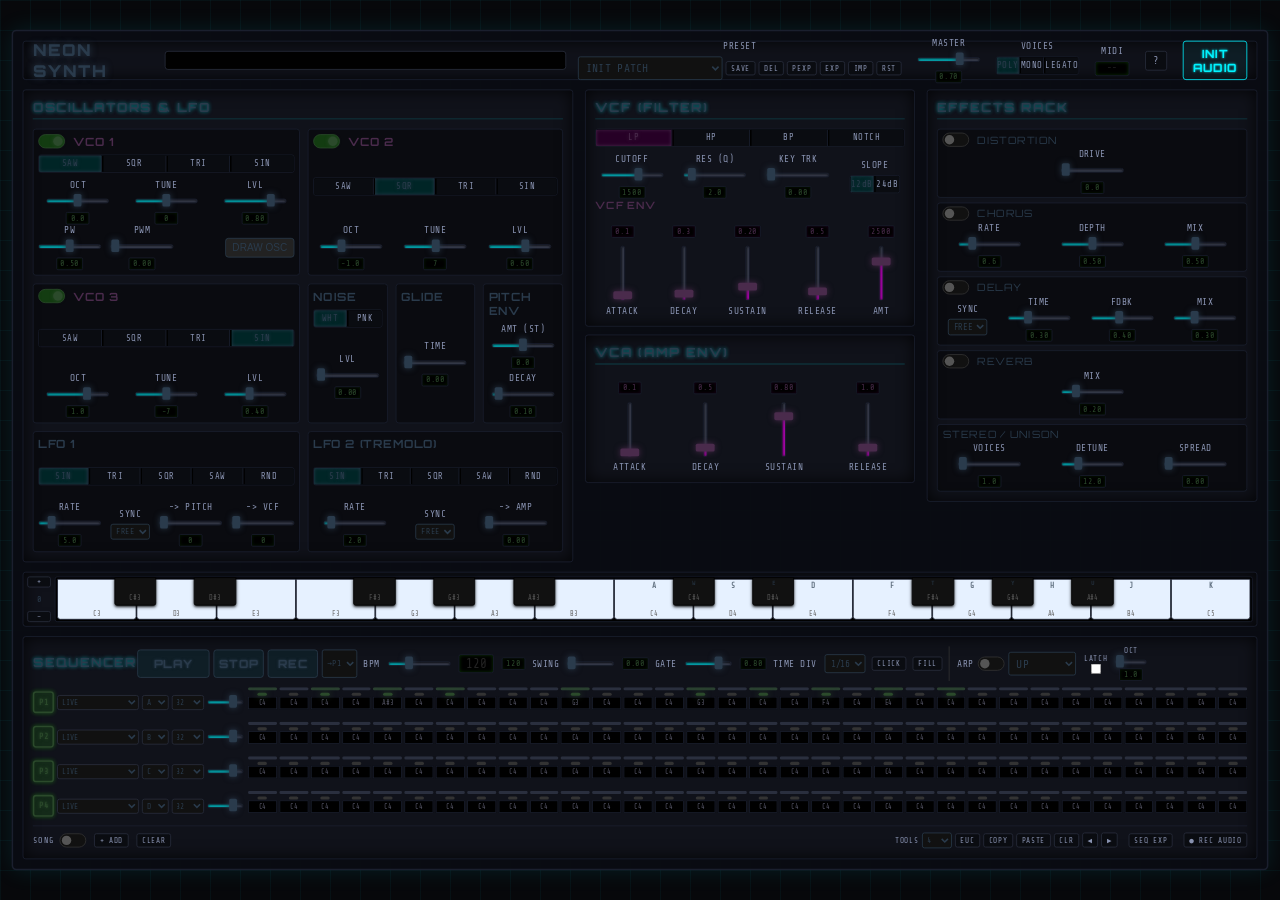
==== commit 3006ca71: "Granular sharing: single-patch export, sequencer export, typed import The only sharing unit used to " ====
--- a/index.html
+++ b/index.html
@@ -27,7 +27,8 @@
                     </select>
                     <button id="patch-save" class="mini-btn" title="Save current sound as user patch">SAVE</button>
                     <button id="patch-delete" class="mini-btn" title="Delete selected user patch">DEL</button>
-                    <button id="patch-export" class="mini-btn" title="Export project as JSON file">EXP</button>
+                    <button id="patch-export-single" class="mini-btn" title="Export the selected preset/patch as a shareable file">PEXP</button>
+                    <button id="patch-export" class="mini-btn" title="Export the whole project as JSON file">EXP</button>
                     <button id="patch-import" class="mini-btn" title="Import project from JSON file">IMP</button>
                     <button id="patch-reset" class="mini-btn" title="Factory reset: delete the autosaved project and ALL user patches, then reload">RST</button>
                     <input type="file" id="patch-file" accept=".json,application/json" style="display: none;">
@@ -647,6 +648,7 @@
                         <button id="pat-clear" class="mini-btn" title="Clear the target track's pattern">CLR</button>
                         <button id="pat-shift-l" class="mini-btn" title="Rotate pattern one step left">◀</button>
                         <button id="pat-shift-r" class="mini-btn" title="Rotate pattern one step right">▶</button>
+                        <button id="seq-export" class="mini-btn" style="margin-left: 10px;" title="Export the sequencer (patterns, song, track setup incl. referenced user patches) as a shareable file — import via IMP">SEQ EXP</button>
                         <button id="audio-rec" class="mini-btn" style="margin-left: 10px;" title="Record the master output to an audio file">● REC AUDIO</button>
                     </div>
                 </div>
@@ -693,7 +695,8 @@
                     <tr><td>Computer keys A–K</td><td>Play notes (layout-aware labels); +/− shifts the octave</td></tr>
                     <tr><td>MIDI</td><td>Velocity, pitch bend, mod wheel, sustain pedal</td></tr>
                     <tr><td>Slider wheel</td><td>Fine steps; spin fast for coarse steps</td></tr>
-                    <tr><td>SAVE / DEL / EXP / IMP</td><td>User patches and project export/import — everything also autosaves in the browser</td></tr>
+                    <tr><td>SAVE / DEL / EXP / IMP</td><td>User patches and project export/import — everything also autosaves in the browser. IMP auto-detects the file type (project, patch or sequence)</td></tr>
+                    <tr><td>PEXP / SEQ EXP</td><td>Share a single sound (the selected preset/patch) or just the sequencer (patterns, song, track setup incl. its user patches)</td></tr>
                     <tr><td>RST</td><td>Factory reset: deletes the autosaved project and all user patches (factory presets are never affected)</td></tr>
                 </table>
             </div>
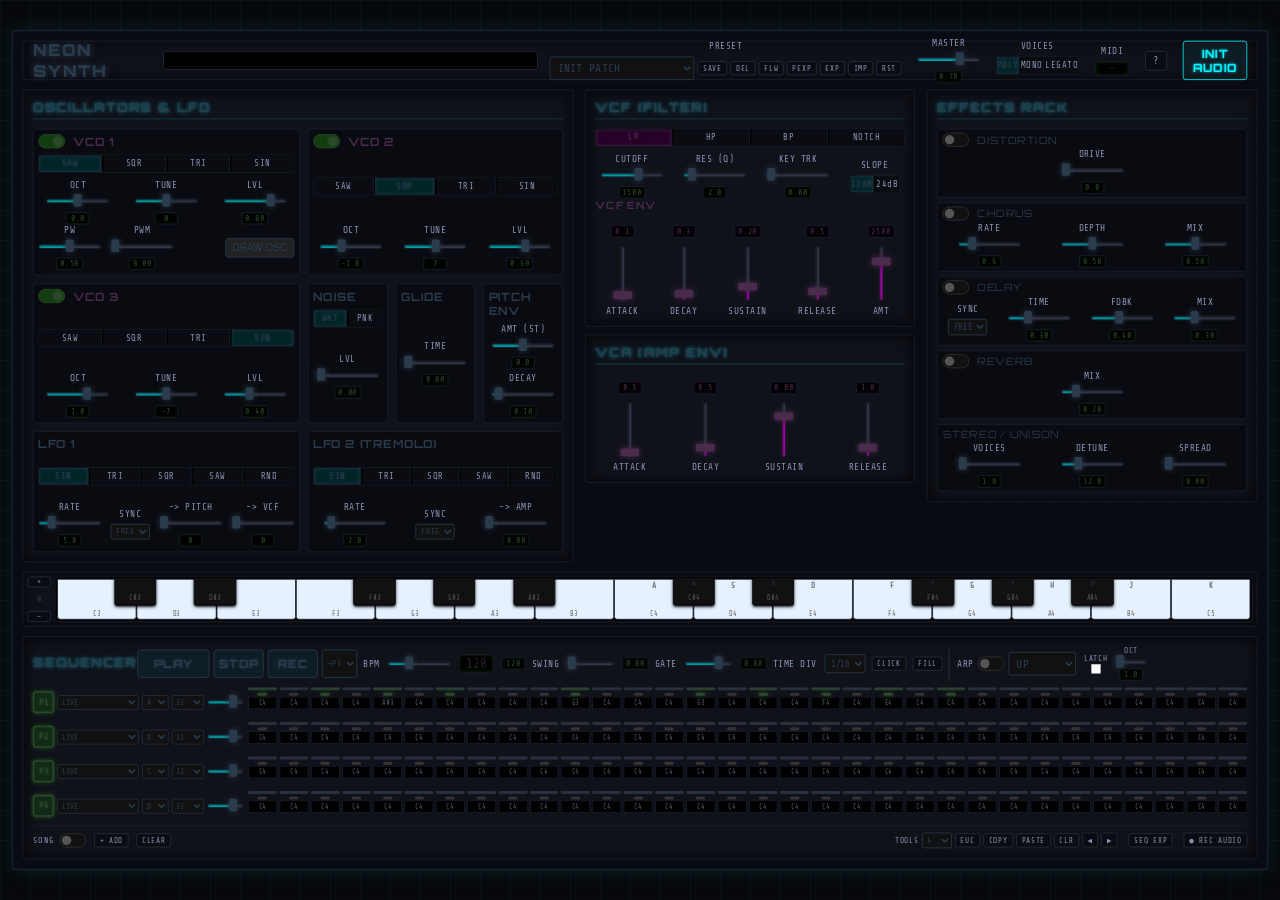
==== commit e9293a86: "FOLLOW mode: assigned track sounds can mirror live panel edits Track sounds are frozen snapshots by " ====
--- a/index.html
+++ b/index.html
@@ -27,6 +27,7 @@
                     </select>
                     <button id="patch-save" class="mini-btn" title="Save current sound as user patch">SAVE</button>
                     <button id="patch-delete" class="mini-btn" title="Delete selected user patch">DEL</button>
+                    <button id="patch-follow" class="mini-btn" title="FOLLOW: while lit, tracks whose sound is the patch loaded on the panel follow your knob edits live (edits are not saved until you press SAVE)">FLW</button>
                     <button id="patch-export-single" class="mini-btn" title="Export the selected preset/patch as a shareable file">PEXP</button>
                     <button id="patch-export" class="mini-btn" title="Export the whole project as JSON file">EXP</button>
                     <button id="patch-import" class="mini-btn" title="Import project from JSON file">IMP</button>
@@ -680,6 +681,7 @@
                 <table class="help-table">
                     <tr><td>P1–P4</td><td>Mute/unmute a track</td></tr>
                     <tr><td>Sound select</td><td>The track's own sound (LIVE = current panel sound). Assigned sounds are isolated from the panel preset — only effects and LFO wave/rate stay global</td></tr>
+                    <tr><td>FLW</td><td>FOLLOW: while lit, tracks whose sound is the patch loaded on the panel mirror your knob edits live (SAVE makes them permanent; off = frozen snapshots)</td></tr>
                     <tr><td>Bank A–H / LEN</td><td>Pattern bank (switches quantized to the loop start while playing) and loop length 1–32 (polymetric)</td></tr>
                     <tr><td>Level slider</td><td>Track volume (mini mixer)</td></tr>
                     <tr><td>PLAY / STOP</td><td>Play toggles play/pause (keeps position); Stop resets and cuts notes</td></tr>
--- a/css/style.css
+++ b/css/style.css
@@ -1002,6 +1002,12 @@
     border-color: var(--neon-cyan);
     box-shadow: 0 0 5px rgba(0, 243, 255, 0.3);
 }
+.mini-btn.active {
+    color: var(--neon-cyan);
+    border-color: var(--neon-cyan);
+    background: rgba(0, 243, 255, 0.12);
+    box-shadow: 0 0 8px rgba(0, 243, 255, 0.4);
+}
 
 /* --- Transport --- */
 /* Fixed widths: the PLAY label toggles to PAUSE — without a fixed width the
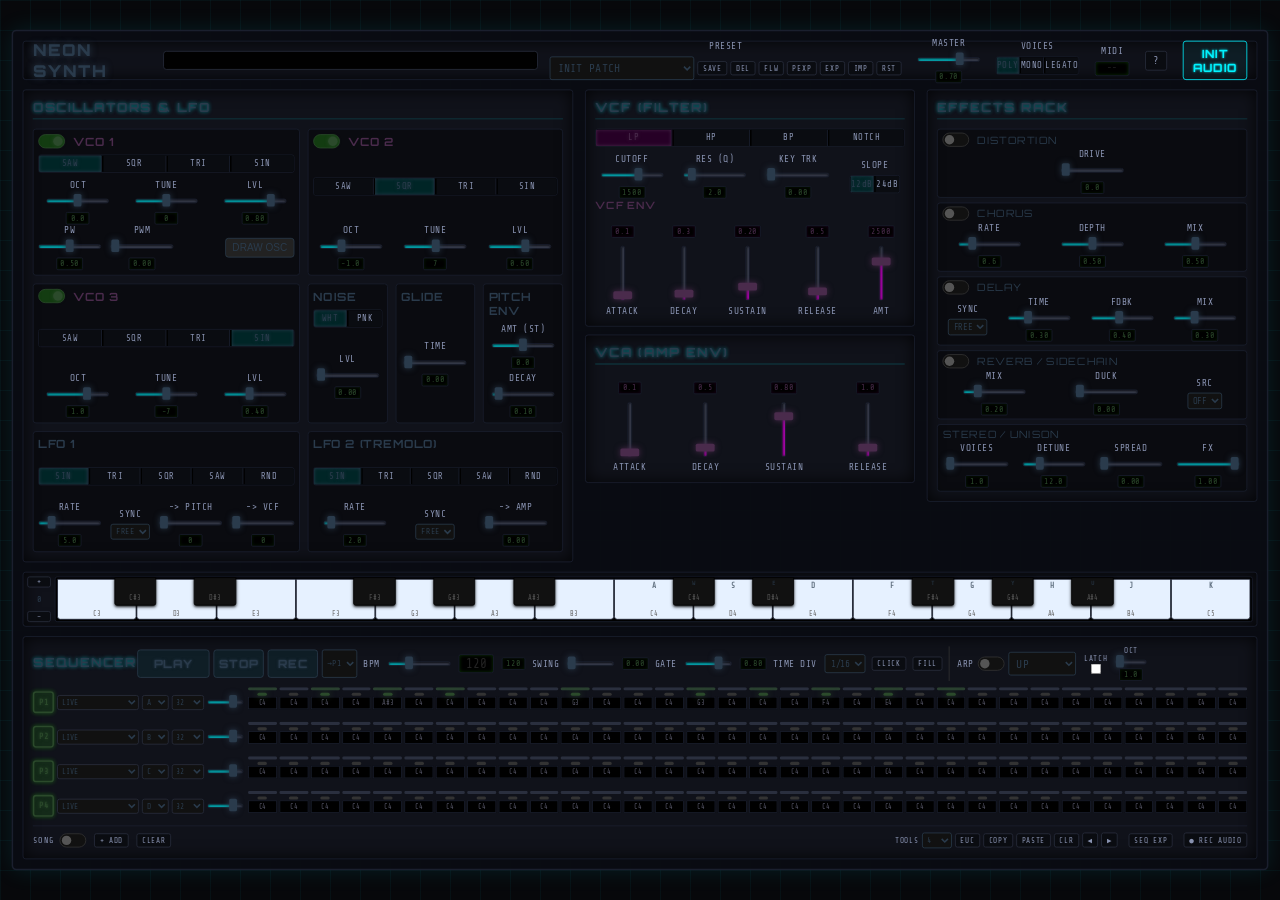
==== commit 3e7a0e4f: "Mix architecture: per-voice FX send, sidechain ducking, 7-voice unison The single shared FX chain wa" ====
--- a/index.html
+++ b/index.html
@@ -499,12 +499,26 @@
                                     <input type="checkbox" id="reverb-on">
                                     <span class="slider round"></span>
                                 </label>
-                                <span>REVERB</span>
+                                <span>REVERB / SIDECHAIN</span>
                             </div>
                             <div class="controls-row">
                                 <div class="control-group">
                                     <label>MIX</label>
                                     <input type="range" id="reverb-mix" min="0" max="1" step="0.01" value="0.2">
+                                </div>
+                                <div class="control-group">
+                                    <label>DUCK</label>
+                                    <input type="range" id="master-duckdepth" min="0" max="1" step="0.01" value="0" title="Sidechain depth: how hard the SRC track's notes push everything else down">
+                                </div>
+                                <div class="control-group">
+                                    <label>SRC</label>
+                                    <select id="duck-source" class="preset-dropdown" style="font-size: 0.7rem; padding: 2px;" title="Sidechain trigger track (its own notes are not ducked)">
+                                        <option value="-1" selected>OFF</option>
+                                        <option value="0">T1</option>
+                                        <option value="1">T2</option>
+                                        <option value="2">T3</option>
+                                        <option value="3">T4</option>
+                                    </select>
                                 </div>
                             </div>
                         </div>
@@ -517,7 +531,7 @@
                             <div class="controls-row">
                                 <div class="control-group">
                                     <label>VOICES</label>
-                                    <input type="range" id="master-unison" min="1" max="3" step="1" value="1" title="Unison voices per note (poly mode)">
+                                    <input type="range" id="master-unison" min="1" max="7" step="1" value="1" title="Unison voices per note (poly mode) — 7 = supersaw">
                                 </div>
                                 <div class="control-group">
                                     <label>DETUNE</label>
@@ -526,6 +540,10 @@
                                 <div class="control-group">
                                     <label>SPREAD</label>
                                     <input type="range" id="master-spread" min="0" max="1" step="0.01" value="0" title="Stereo width of the voices">
+                                </div>
+                                <div class="control-group">
+                                    <label>FX</label>
+                                    <input type="range" id="master-fxsend" min="0" max="1" step="0.01" value="1" title="FX send: how much of this sound runs through the effects chain (0 = bone dry) — track sounds keep their own value">
                                 </div>
                             </div>
                         </div>
@@ -697,6 +715,8 @@
                     <tr><td>Computer keys A–K</td><td>Play notes (layout-aware labels); +/− shifts the octave</td></tr>
                     <tr><td>MIDI</td><td>Velocity, pitch bend, mod wheel, sustain pedal</td></tr>
                     <tr><td>Slider wheel</td><td>Fine steps; spin fast for coarse steps</td></tr>
+                    <tr><td>FX slider</td><td>Per-sound FX send: how much runs through the effects chain (0 = dry). Track sounds keep their own value — dry drums under a wet lead</td></tr>
+                    <tr><td>DUCK / SRC</td><td>Sidechain: notes on the SRC track push everything else down by DUCK (FX tails pump too); the trigger track itself stays clean</td></tr>
                     <tr><td>SAVE / DEL / EXP / IMP</td><td>User patches and project export/import — everything also autosaves in the browser. IMP auto-detects the file type (project, patch or sequence)</td></tr>
                     <tr><td>PEXP / SEQ EXP</td><td>Share a single sound (the selected preset/patch) or just the sequencer (patterns, song, track setup incl. its user patches)</td></tr>
                     <tr><td>RST</td><td>Factory reset: deletes the autosaved project and all user patches (factory presets are never affected)</td></tr>
